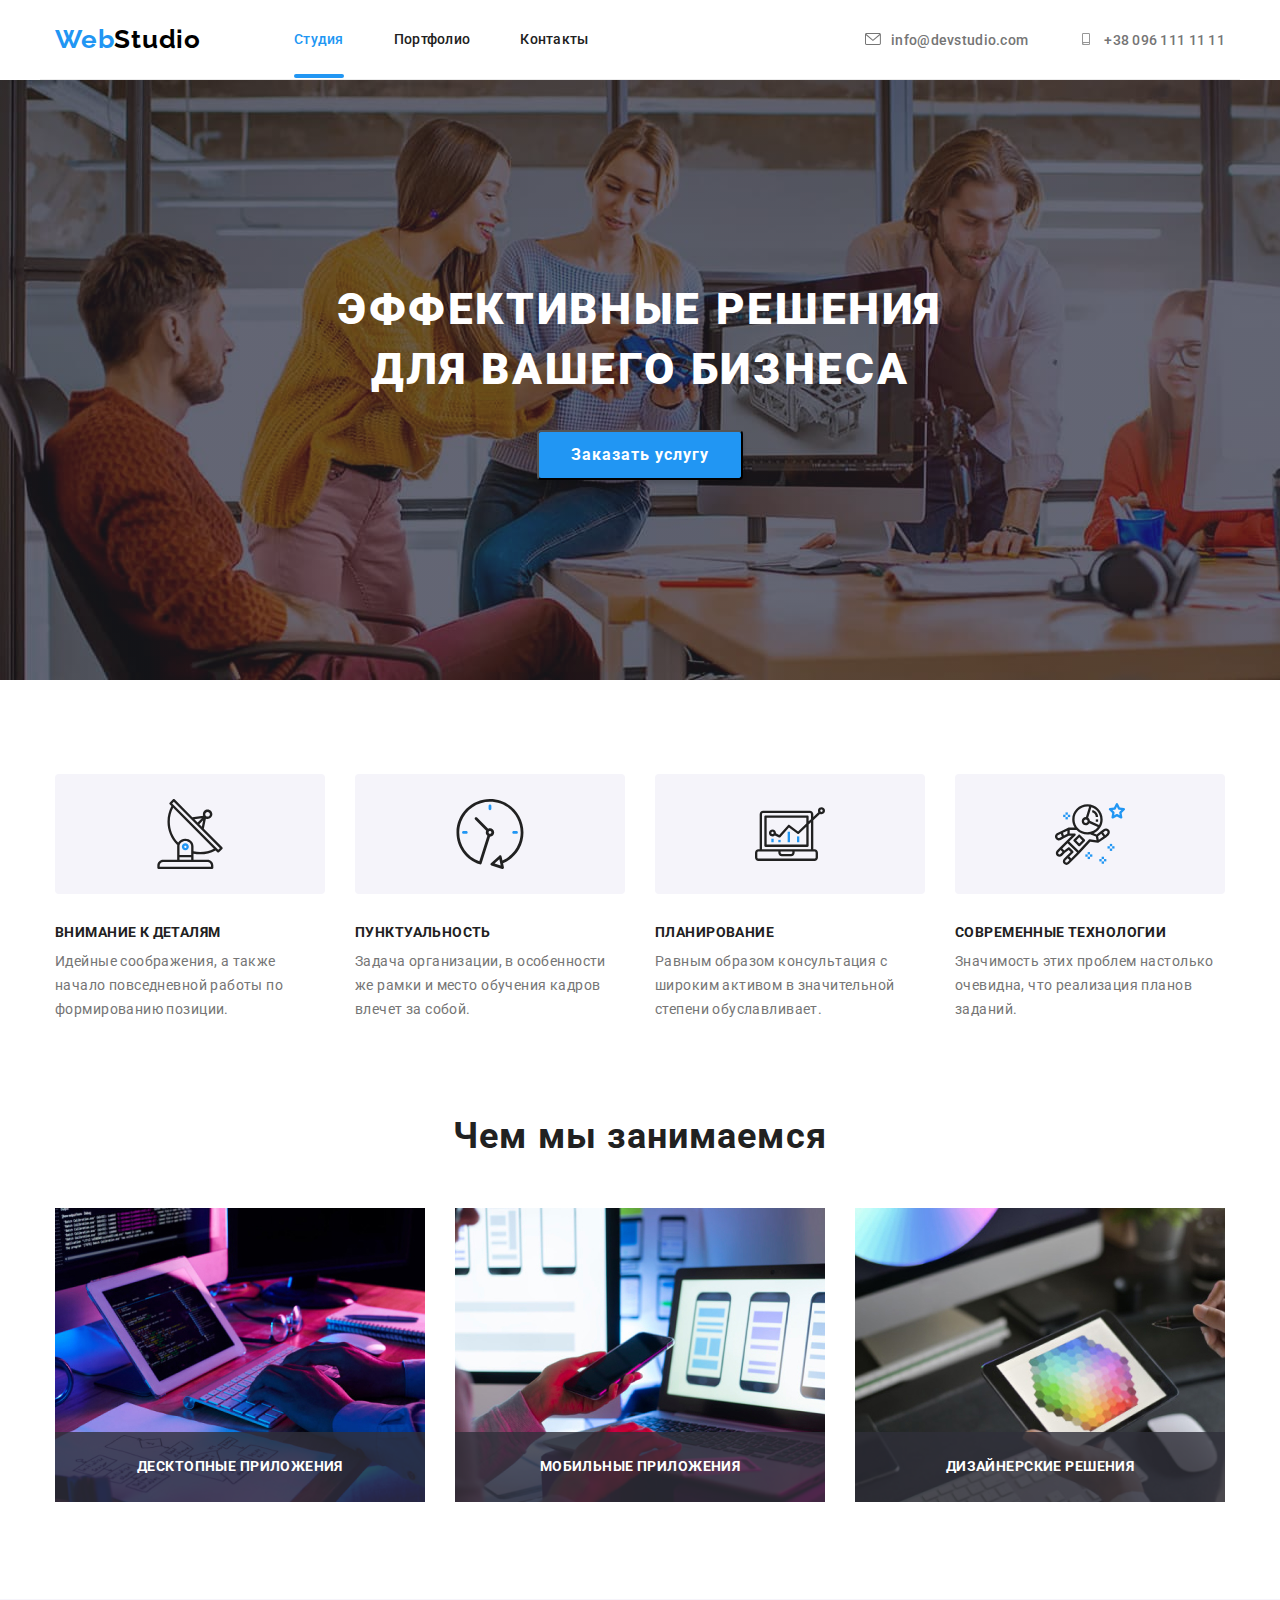
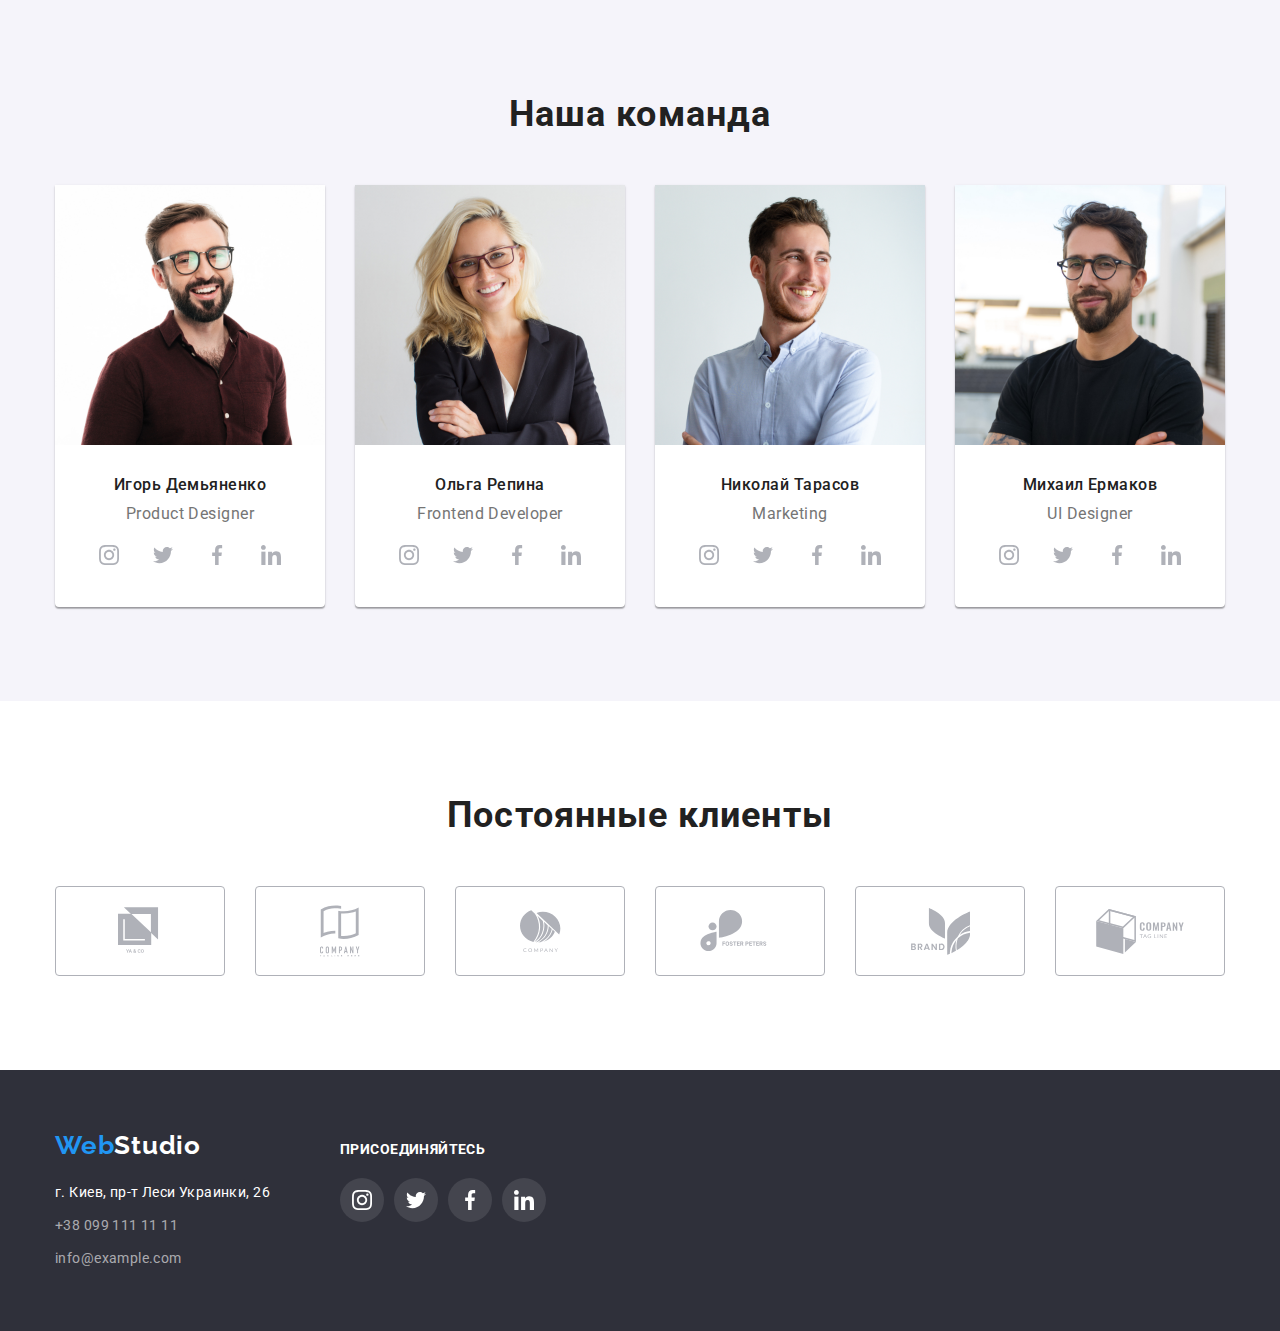
==== index.html @ 0859da3b "29" ====
<!DOCTYPE html>
<html lang="ru">

<head>
    <meta charset="UTF-8">
    <meta name="viewport" content="width=device-width, initial-scale=1.0">
    <title>Webstudio</title>
     <link rel="stylesheet" href="https://cdnjs.cloudflare.com/ajax/libs/modern-normalize/1.0.0/modern-normalize.min.css">
    <link rel="preconnect" href="https://fonts.gstatic.com">
    <link rel="stylesheet" href="https://fonts.googleapis.com/css2?family=Raleway:wght@700&family=Roboto:wght@400;500;700;900&display=swap">
    <link rel="stylesheet" href="./css/styles.css">
</head>

<body>
    <header class="header">
        <div class="container">
        <nav class="navigation">
            <a class="logo" href="index.html" aria-label="логотип сайта"><span class="logo-web">Web</span><span class="logo-studio">Studio</span></a>
            <ul class="navigation-list">
                <li class="navigation-list-item">
                    <a class="link is-current" href="./index.html">Студия</a>
                </li>
                <li class="navigation-list-item">
                    <a class="link" href="./portfolio.html">Портфолио</a>
                </li>
                <li class="navigation-list-item">
                    <a class="link" href="#">Контакты</a>
                </li>
            </ul>
        </nav>
            <ul class="contact-list">
                <li class="contact-list-item">
                    <a class="contact-header-mail" href="mailto:info@devstudio.com">
                   <svg class="icon-contacts" width="16" height="12">
                       <use href="./images/sprite.svg#icon-envelope"></use>
                   </svg> 
                    info@devstudio.com</a>
                </li>
                <li class="contact-list-item">
                    <a class="contact-header-tel" href="tel:+380961111111">
                    <svg class="icon-contacts" width="16" height="12">
                        <use href="./images/sprite.svg#icon-smartphone"></use>
                    </svg> 
                    +38 096 111 11 11</a>
                </li>
            </ul>
    </div>
    </header>
    <main>
        <div class="hero-list">
        <section class="hero">
            <h1 class="main-title">Эффективные решения для вашего бизнеса</h1>
            <button class="modal-btn" type="button" data-modal-open>Заказать услугу</button>
        </div>
        </section>
        <!--Особенности-->
        <section class="about">
            <div class="features container">
            <h2 class="visually-hidden">особенности нашей работы</h2>
            <ul class="features-list">
                <li class="features-list-item">
                    <div class="thumb">
                        <svg class="features-icon" width="70" height="70">
                            <use href="./images/sprite.svg#icon-antenna"></use>
                        </svg>
                    </div>
                    <h3 class="features-title">Внимание к деталям</h3>
                    <p class="features-description">Идейные соображения, а также начало повседневной работы по
                        формированию позиции.</p>
                </li>
                <li class="features-list-item">
                    <div class="thumb">
                        <svg class="features-icon" width="70" height="70">
                            <use href="./images/sprite.svg#icon-clock"></use>
                        </svg>
                    </div>
                    <h3 class="features-title">Пунктуальность</h3>
                    <p class="features-description">Задача организации, в особенности же рамки и место обучения кадров
                        влечет за собой.</p>
                </li>
                <li class="features-list-item">
                    <div class="thumb">
                        <svg class="features-icon" width="70" height="70">
                            <use href="./images/sprite.svg#icon-diagram"></use>
                        </svg>
                    </div>
                    <h3 class="features-title">Планирование</h3>
                    <p class="features-description">Равным образом консультация с широким активом в значительной степени
                        обуславливает.</p>
                </li>
                <li class="features-list-item">
                    <div class="thumb">
                        <svg class="features-icon" width="70" height="70">
                            <use href="./images/sprite.svg#icon-astronaut"></use>
                        </svg>
                    </div>
                    <h3 class="features-title">Современные технологии</h3>
                <p class="features-description">Значимость этих проблем настолько очевидна, что реализация планов заданий.</p>
                </li>
            </ul>
        </div>
        </section>
        <section class="our-task">
            <div class="task container">
            <h2 class="task-title">Чем мы занимаемся</h2>
            <ul class="task-item">
                <li class="task-item-list"><img class="task-image" src="./images/work1.jpg" alt="набирает текст на клавиатуре" width="370"
                        height="294">
                            <p class="undertitle">Десктопные приложения</p>
                        </li>
                <li class="task-item-list"><img class="task-image" src="./images/work2.jpg" alt="смотрит на изображение телефона на мониторе"
                        width="370" height="294">
                            <p class="undertitle">Мобильные приложения</p>
                        </li>
                <li class="task-item-list"><img class="task-image" src="./images/work3.jpg" alt="смотрит на палитру цветов на планшете"
                        width="370" height="294">
                        <p class="undertitle">Дизайнерские решения</p>
                    </li>
                </ul>        
        </div>
        </section>
        <section class="team-section">
            <div class="team container">
            <h2 class="team-title">Наша команда</h2>
            <ul class="team-item">
                <li class="team-item-list">
                    <img class="team-img" src="./images/designer.jpg" alt="Игорь Демьяненко" width="270" height="260">
                    <div class="team-wrapper">
                    <h3 class="team-name">Игорь Демьяненко</h3>
                    <p class="team-designation">Product Designer</p>
                    <ul class="social-list">
                        <li class="social-list-item">
                            <a class="social-list-link" href="">
                                <svg class="social-list-icon" width="20" height="20">
                                    <use href="./images/sprite.svg#icon-instagram"></use>
                                </svg>
                            </a>
                        </li>
                        <li class="social-list-item">
                            <a class="social-list-link" href="">
                                <svg class="social-list-icon" width="20" height="20">
                                    <use href="./images/sprite.svg#icon-twitter"></use>
                                </svg>
                            </a>
                        </li>
                        <li class="social-list-item">
                            <a class="social-list-link" href="">
                                <svg class="social-list-icon" width="20" height="20">
                                    <use href="./images/sprite.svg#icon-facebook"></use>
                                </svg>
                            </a>
                        </li>
                        <li class="social-list-item">
                            <a class="social-list-link" href="">
                                <svg class="social-list-icon" width="20" height="20">
                                    <use href="./images/sprite.svg#icon-linkedin"></use>
                                </svg>
                            </a>
                        </li>
                    </ul>
                </div>
                </li>
                <li class="team-item-list">
                    <img class="team-img" src="./images/developer.jpg" alt="Ольга Репина" width="270" height="260">
                    <div class="team-wrapper">
                    <h3 class="team-name">Ольга Репина</h3>
                    <p class="team-designation">Frontend Developer</p>
                    <ul class="social-list">
                        <li class="social-list-item">
                            <a class="social-list-link" href="">
                                <svg class="social-list-icon" width="20" height="20">
                                    <use href="./images/sprite.svg#icon-instagram"></use>
                                </svg>
                            </a>
                        </li>
                        <li class="social-list-item">
                            <a class="social-list-link" href="">
                                <svg class="social-list-icon" width="20" height="20">
                                    <use href="./images/sprite.svg#icon-twitter"></use>
                                </svg>
                            </a>
                        </li>
                        <li class="social-list-item">
                            <a class="social-list-link" href="">
                                <svg class="social-list-icon" width="20" height="20">
                                    <use href="./images/sprite.svg#icon-facebook"></use>
                                </svg>
                            </a>
                        </li>
                        <li class="social-list-item">
                            <a class="social-list-link" href="">
                                <svg class="social-list-icon" width="20" height="20">
                                    <use href="./images/sprite.svg#icon-linkedin"></use>
                                </svg>
                            </a>
                        </li>
                    </ul>
                </div>
                </li>
                <li class="team-item-list">
                    <img class="team-img" src="./images/marketing.jpg" alt="Николай Тарасов" width="270" height="260">
                    <div class="team-wrapper">
                    <h3 class="team-name">Николай Тарасов</h3>
                    <p class="team-designation">Marketing</p>
                    <ul class="social-list">
                        <li class="social-list-item"> 
                            <a class="social-list-link" href="">
                                <svg class="social-list-icon" width="20" height="20">
                                    <use href="./images/sprite.svg#icon-instagram"></use>
                                </svg>
                            </a>
                        </li>
                        <li class="social-list-item">
                            <a class="social-list-link" href="">
                                <svg class="social-list-icon" width="20" height="20">
                                    <use href="./images/sprite.svg#icon-twitter"></use>
                                </svg>
                            </a>
                        </li>
                        <li class="social-list-item">
                            <a class="social-list-link" href="">
                                <svg class="social-list-icon" width="20" height="20">
                                    <use href="./images/sprite.svg#icon-facebook"></use>
                                </svg>
                            </a>
                        </li>
                        <li class="social-list-item">
                            <a class="social-list-link" href="">
                                <svg class="social-list-icon" width="20" height="20">
                                    <use href="./images/sprite.svg#icon-linkedin"></use>
                                </svg>
                            </a>
                        </li>
                    </ul>
                </div>
                </li>
                <li class="team-item-list">
                    <img src="./images/udesigner.jpg" alt="Михаил Ермаков" width="270" height="260">
                    <div class="team-wrapper">
                    <h3 class="team-name">Михаил Ермаков</h3>
                    <p class="team-designation">UI Designer</p>
                    <ul class="social-list">
                        <li class="social-list-item">
                            <a class="social-list-link" href="">
                                <svg class="social-list-icon" width="20" height="20">
                                    <use href="./images/sprite.svg#icon-instagram"></use>
                                </svg>
                            </a>
                        </li>
                        <li class="social-list-item">
                            <a class="social-list-link" href="">
                                <svg class="social-list-icon" width="20" height="20">
                                    <use href="./images/sprite.svg#icon-twitter"></use>
                                </svg>
                            </a>
                        </li>
                        <li class="social-list-item">
                            <a class="social-list-link" href="">
                                <svg class="social-list-icon" width="20" height="20">
                                    <use href="./images/sprite.svg#icon-facebook"></use>
                                </svg>
                            </a>
                        </li>
                        <li class="social-list-item">
                            <a class="social-list-link" href="">
                                <svg class="social-list-icon" width="20" height="20">
                                    <use href="./images/sprite.svg#icon-linkedin"></use>
                                </svg>
                            </a>
                        </li>
                    </ul>
                </div>
                </li>
            </ul>
        
        </div>
        </section>

        <section class="our-customer">
            <div class="container">
                <h2 class="our-customer-title">Постоянные клиенты</h2>
                <ul class="customer-list">
                    <li class="customer-list-item">
                        <a class="customer-list-link" href="">
                            <svg class="customer-list-icon" width="44.27" height="49.23">
                                <use href="./images/sprite.svg#icon-logo-1">
                                </use></svg></a></li>
                    <li class="customer-list-item">
                        <a class="customer-list-link" href="">
                            <svg class="customer-list-icon" width="40" height="52">
                                <use href="./images/sprite.svg#icon-logo-2">
                                </use></svg></a></li>
                    <li class="customer-list-item">
                        <a class="customer-list-link" href="">
                            <svg class="customer-list-icon" width="41" height="42.6">
                                <use href="./images/sprite.svg#icon-logo-3">
                                </use></svg></a></li>
                    <li class="customer-list-item">
                        <a class="customer-list-link" href="">
                            <svg class="customer-list-icon" width="79.66" height="42.02">
                                <use href="./images/sprite.svg#icon-logo-4">
                                </use></svg></a></li>
                    <li class="customer-list-item">
                        <a class="customer-list-link" href="">
                            <svg class="customer-list-icon" width="59" height="47">
                                <use href="./images/sprite.svg#icon-logo-5">
                                </use></svg></a></li>
                    <li class="customer-list-item">
                        <a class="customer-list-link" href="">
                            <svg class="customer-list-icon" width="88.48" height="45.44">
                                <use href="./images/sprite.svg#icon-logo-6">
                                </use></svg></a></li>
                </ul>
            </div>
        </section>
    </main>
    <footer class="footer">
        <div class="container">
            <div class="adress-data">
        <a class="logo" href="index.html" aria-label="логотип сайта"><span class="logo-web">Web</span><span class="footer-logo-studio">Studio</span></a>
            <address class="contact">
            <ul class="footer-list">
                <li class="footer-list-item">
                    <a class="contact-footer-map" href="https://goo.gl/maps/qUGpPfvDJCCiq8hw5" target="_blank">г. Киев, пр-т Леси Украинки, 26</a>
                </li>
                <li class="footer-list-item">
                    <a class="contact-footer-tel" href="tel:+380991111111">+38 099 111 11 11</a>
                </li>
                <li class="footer-list-it">
                    <a class="contact-footer-mail" href="mailto:info@example.com">info@example.com</a>
                </li>
            </ul>
        </address>
    </div>
        <div class="social_links">
            <p class="social-links-title">Присоединяйтесь</p>
            <ul class="social__list">
                <li class="social-list__item">
                    <a class="social-list__link" href="">
                        <svg class="social-list__icon" width="20" height="20">
                            <use href="./images/sprite.svg#icon-instagram"></use>
                        </svg>
                    </a>
                </li>
                <li class="social-list__item">
                    <a class="social-list__link" href="">
                        <svg class="social-list__icon" width="20" height="20">
                            <use href="./images/sprite.svg#icon-twitter"></use>
                        </svg>
                    </a>
                </li>
                <li class="social-list__item">
                    <a class="social-list__link" href="">
                        <svg class="social-list__icon" width="20" height="20">
                            <use href="./images/sprite.svg#icon-facebook"></use>
                        </svg>
                    </a>
                </li>
                <li class="social-list__item">
                    <a class="social-list__link" href="">
                        <svg class="social-list__icon" width="20" height="20">
                            <use href="./images/sprite.svg#icon-linkedin"></use>
                        </svg>
                    </a>
                </li>
            </ul>
        </div>
    </div>
    </footer>
    <div class="backdrop is-hidden" data-modal>
        <div class="modal">
            <button type="button" class="close-btn" data-modal-close>
                <svg class="close-icon" width="18" height="20">
                    <use href="./images/sprite.svg#icon-close"></use>
                </svg>
            </button>
        </div>
    </div>
    <script src="./js/modal.js"></script>
</body>

</html>
---- css/styles.css ----
:root {
  --accent-color: #2196f3;
  --main-font:"Roboto", sans-serif;
}
 body {
  font-family: var(--main-font);
 }

 .contact {
  font-style: normal;
}

/* ===============specification===============*/
.visually-hidden{
  position: absolute;
  width: 1px;
  height: 1px;
  margin: -1px;
  border: 0;
  padding: 0;
  
  white-space: nowrap;
  clip-path: inset(100%);
  clip: rect(0 0 0 0);
  overflow: hidden;
}

a{
  text-decoration: none;
}
h1,
h2,
h3,
h4,
h5,
h6 {
  margin: 0;
}

ul {
  margin: 0;
  padding: 0;
  list-style: none;
}

p {
margin: 0;
}

img {
  display: block;
}
.container {
  width: 1200px;
  padding: 0 15px;
  margin: auto;
}
.section {
  padding: 94px 0px;
}
/* ===============end specification===============*/
/* =============== HEADER ===============*/
.logo {
font-family:'Raleway', sans-serif;
font-weight: 700;
font-size: 26px;
line-height: 1.192;
letter-spacing: 0.03em;
}
.logo-web {
color: var(--accent-color)
}
.logo-studio{
color: #000000;
}
.link,
.contact-header-tel,
.contact-header-mail {
  font-family: var(--main-font);
  font-weight: 500;
  font-size: 14px;
  line-height: 1.142;
  letter-spacing: 0.02em;
  color: #212121;

  transition: color 250ms cubic-bezier(0.4, 0, 0.2, 1);
}
.link:hover,
.link:focus {
  color: var(--accent-color)
}

.navigation-list .link.is-current {
  color: #2196f3;
}

.link {
  position: relative;
}
.is-current::after {
content: '';
width: 100%;
height: 4px;
background: var(--accent-color);
border-radius: 2px;
position: absolute;
bottom: -31px;
left: 0;
}

.contact-header-tel,
.contact-header-mail {
  color: #757575;
  display: flex;
  align-items: center;
}
.navigation {
  display: flex;
  align-items: center;
}
.navigation-list {
  display: flex;
}
.contact-list {
  display: flex;
}
.contact-list-item {
  display: flex;
  align-items: center;
  justify-content: center;
}
.contact-header-tel:hover,
.contact-header-tel:focus,
.contact-header-mail:hover,
.contact-header-mail:focus {
  color: var(--accent-color);
}
.contact-header-mail:focus .icon-contacts,
.contact-header-mail:hover .icon-contacts,
.contact-header-tel:hover .icon-contacts,
.contact-header-tel:focus .icon-contacts {
fill: var(--accent-color);
}
.header .logo {
  margin-right: 93px;
}
.navigation-list-item:not(:last-child),
.contact-list-item:not(:last-child) {
  margin-right: 50px;
}
.header .contact-list {
  margin-left: auto;
}

.header .container {
display: flex;
align-items: center;
justify-content: center;
padding-top: 24px;
padding-bottom: 24px;
border-bottom: 1px solid #ECECEC;
}
.icon-contacts {
  margin-right: 10px;
  fill: #757575;

  transition: fill 250ms cubic-bezier(0.4, 0, 0.2, 1);
}
/* =============== end header ==========*
/* =============== title ===============*/

.hero-list {
  padding-top: 200px;
  padding-bottom: 200px;
  display: flex;
  flex-direction: column;
  align-items: center;
  text-align: center;
  background-color: #2f303a;
  background-image: linear-gradient(
      rgba(47, 48, 58, 0.4),
      rgba(47, 48, 58, 0.4)
    ),
    url("../images/hero.jpg");
  background-repeat: no-repeat;
  background-size: cover;
}

.main-title {
  font-weight: 900;
  font-size: 44px;
  line-height: 1.3636;
  letter-spacing: 0.06em;
  text-transform: uppercase;
  margin-bottom: 30px;
  width: 696px;
  color: #FFFFFF;
  align-items: center;
  text-align: center;
}

.modal-btn {
 min-width: 200px;
 height: 50px;
 background: var(--accent-color);
 box-shadow: 0px 4px 4px rgba(0, 0, 0, 0.15);
 border-radius: 4px;
 font-weight: 700;
 font-size: 16px;
 line-height: 1.875;
 display: flex;
 text-align: center;
 align-items: center;
 letter-spacing: 0.06em;
 cursor: pointer;
 padding: 10px 32px;
 margin: auto;
 color:#FFFFFF;
}
/* =============== end title ===============*/

/* =============== Features ===============*/
.features {
  padding-top: 94px;
  padding-bottom: 94px;
}
.features-list {
  display: flex;
}
.features-item {
  margin-right: 30px;
}
.features-list-item:not(:last-child) {
  margin-right: 30px;
}

.features-title {
font-weight: 700;
font-size: 14px;
line-height: 1.142;
letter-spacing: 0.03em;
text-transform: uppercase;
color: #212121;
margin-bottom: 10px;
}

.features-description {
max-width: 270px;
font-weight: 400;
font-size: 14px;
line-height: 1.71;
letter-spacing: 0.03em;
color: #757575;
}
.thumb {
width:270px;
height:120px;
background: #F5F4FA;
border-radius: 4px;
margin-bottom: 30px;
display: flex;
justify-content: center;
align-items: center;
}
/* =============== end features ===============*/
/* =============== tasks ===============*/
.our-task{
  padding-bottom: 97px;
}
.task .container {
  margin-bottom: 50px;
}
.task-item {
  display: flex;
}

.task-item-list:not(:last-child) {
margin-right: 30px;
}

.task-title {
font-weight: 700;
font-size: 36px;
line-height: 1.166;
letter-spacing: 0.03em;
color: #212121;
text-align: center;
margin-bottom: 50px;
}

.task-item-list {
  position: relative;
}
.undertitle {
  font-family: var(--main-font);
  font-size: 14px;
  line-height: 1.14;
  font-weight: 700;
  letter-spacing: 0.03em;
  text-transform: uppercase;
  color: #FFFFFF;

  width: 370px;
  height: 70px;
  background-color:rgba(47, 48, 58, 0.8);
  position: absolute;
  bottom: 0;
  left: 0;
  display: flex;
  text-align: center;
  align-items: center;
  justify-content: center;
  }

/* =============== end tasks ===============*/
/* ===============team ===============*/

.team-section {
  background: #F5F4FA;
  padding-bottom: 94px;
  padding-top: 94px;
}
  
.team-item {
  display: flex;
}
.team-item-list:not(:last-child) {
  margin-right: 30px;
}
.team-item-list {
  background-color: #FFFFFF;
  box-shadow: 0px 1px 3px rgba(0, 0, 0, 0.12), 0px 1px 1px rgba(0, 0, 0, 0.14), 0px 2px 1px rgba(0, 0, 0, 0.2);
  border-radius: 0px 0px 4px 4px;
}
.team-name {  
font-weight: 500;
font-size: 16px;
line-height:1.187;
letter-spacing: 0.03em;
color: #212121;
text-align: center;
margin-bottom: 10px;
}

.team-designation{
font-weight: 400;
font-size: 16px;
line-height:1.187;
letter-spacing: 0.03em;
color: #757575;
text-align: center;
margin-bottom: 10px;
}
.team-title {
font-weight: 700;
font-size: 36px;
line-height: 42px;
text-align: center;
letter-spacing: 0.03em;
color: #212121;
margin-bottom: 50px;
}
.team-wrapper {
  padding: 30px 10px;
}

.social-list {
  display: flex;
  align-items: center;
  justify-content: center;
}
.social-list-item:not(:last-child){
  margin-right: 10px;
}
.social-list-link {
  display: flex;
  justify-content: center;
  align-items: center;
  width: 44px;
  height: 44px;
  border-radius: 50%;
  background-color: #fff;

  transition: background-color 250ms cubic-bezier(0.4, 0, 0.2, 1);
}

.social-list-link:hover,
.social-list-link:focus {
  background-color:var(--accent-color);
}


.social-list-link:hover .social-list-icon,
.social-list-link:focus .social-list-icon {
  fill: #FFFFFF;
}
.social-list-icon {
  fill: #AFB1B8;

  transition: fill 250ms cubic-bezier(0.4, 0, 0.2, 1);
}
/* =============== end team ===============*/
/* =============== our client ===============*/
.our-customer {
  background:#FFFFFF;
  padding-bottom: 94px;
  padding-top: 94px;
}
.customer-list {
  display: flex;
}
.customer-list-item:not(:last-child) {
  margin-right: 30px;
}
.our-customer-title {
font-family: var(--main-font);
font-weight: 700;
font-size: 36px;
line-height: 1.16;
text-align: center;
letter-spacing: 0.03em;
color: #212121;
margin-bottom: 50px;
}
.customer-list-link {
  display: flex;
  justify-content: center;
  align-items: center;
  width: 170px;
  height: 90px;
  border: 1px solid #AFB1B8;;
  box-sizing: border-box;
  border-radius: 4px;
  background-color: #FFFFFF;

  transition: border-color 250ms cubic-bezier(0.4, 0, 0.2, 1);
}

.customer-list-link:hover .customer-list-icon,
.customer-list-link:focus .customer-list-icon {
  fill: var(--accent-color);
}
.customer-list-link:hover,
.customer-list-link:focus {
border-color: var(--accent-color);
}
.customer-list-icon {
  fill: #AFB1B8;

  transition: fill 250ms cubic-bezier(0.4, 0, 0.2, 1);
}

/* =============== our client end ===============*/
/* ===============footer ===============*/
.footer {
  background-color: #2f303a;
  padding-top: 60px;
  padding-bottom: 60px;
  display: flex;
}

.footer .container{
  display: flex;
  align-items: baseline;
}
.contact {
  margin-top: 20px;
}

.footer-list-item {
  flex-direction: column;
  display: flex;
}
.contact-footer-map {
  font-weight: 400;
  font-size: 14px;
  line-height: 1.714;
  letter-spacing: 0.03em;
  color: white;
}

.contact-footer-tel,
.contact-footer-mail {
font-weight: 400;
font-size: 14px;
line-height: 1.714;
letter-spacing: 0.03em;
color: rgba(255, 255, 255, 0.6);
}
.contact-footer-tel {
  margin-top: 9px;
  margin-bottom: 9px;
}
.social-list__icon{
  fill: #FFFFFF;
}

.social_links {
  display: flex;
  flex-direction: column;
  margin-left: 70px;
}
.social__list{
  display: flex;
  align-items: center;
  justify-content: center;
  }

.social-list__link {
  display: flex;
  align-items: center;
  justify-content: center;
  width: 44px;
  height: 44px;
  border-radius: 50%;
  background-color:rgba(255, 255, 255, 0.1);
  margin-right: 10px;

  transition: background-color 250ms cubic-bezier(0.4, 0, 0.2, 1);
}
.social-list__link:focus,
.social-list__link:hover{
  background-color:var(--accent-color);
}

.social-links-title {
  font-family: var(--main-font);
  font-size: 14px;
  font-weight: 700;
  line-height: 1.14;
  letter-spacing: 0.03em;
  text-transform: uppercase;
  color: #FFFFFF;
  margin-bottom: 20px;
}

/* ===============end footer===============*/

/* ===============portfolio page ===============*/


.button-list {
  display: flex;
  margin-bottom: 50px;
  height: 38px;
  justify-content: center;
}

.button-list-item:not(:last-child) {
  margin-right: 8px;
}


.filtr-btn {
font-family: var(--main-font);
height: 38px;
background: #f5f4fa;
border: none;
padding: 6px 22px;
border-radius: 4px;
cursor: pointer;
font-weight: 500;
font-size: 16px;
line-height: 1.625;
text-align: center;
letter-spacing: 0.03em;

transition: background-color 250ms cubic-bezier(0.4, 0, 0.2, 1),
color 250ms cubic-bezier(0.4, 0, 0.2, 1),
box-shadow 250ms cubic-bezier(0.4, 0, 0.2, 1);
}

.filtr-btn:hover,
.filtr-btn:focus {
  background-color: var(--accent-color);
  color: #FFFFFF;
  box-shadow: 0px 3px 1px rgba(0, 0, 0, 0.1), 0px 1px 2px rgba(0, 0, 0, 0.08), 0px 2px 2px rgba(0, 0, 0, 0.12);
}

.portfolio-list {
  display: flex;
  flex-wrap: wrap;
  margin-right: -30px;
  margin-bottom: -30px;
}
.portfolio-list-item {
  width: 370px;
  height: 404px;
  margin-right: 30px;
  margin-bottom: 30px;
}

.portfolio-list-item:nth-child(3n) {
  margin-right: 0;
}

.portfolio-list-item:nth-last-child(-n + 3n) {
  margin-bottom: 0;
}
.portfolio-list-wrapper {
  padding: 20px 24px;
  background: #FFFFFF;
  border: 1px solid #eeeeee;
  
}

.portfolio-title {
font-weight: 700;
font-size: 18px;
line-height: 2;
letter-spacing: 0.06em;
color: #212121;
margin-bottom: 4px;
}

.portfolio-description {
font-weight: 400;
font-size: 16px;
line-height: 1.875;
letter-spacing: 0.03em;
color: #757575;
}
.footer-logo-studio {
color: #FFFFFF;
}
.portfolio-list-link {
  display: block;
  

  transition: box-shadow 250ms cubic-bezier(0.4, 0, 0.2, 1);
}
.portfolio-list-link:hover,
.portfolio-list-link:focus {
 box-shadow: 0px 4px 4px rgba(0, 0, 0, 0.25);
}
.overbox {
  position: relative;
  overflow: hidden;
}
.overlay-text {
display: block;
top: 0;
left: 0;
width: 100%;
height: 100%;
background-color: rgba(33, 150, 243, 0.9);
padding: 63px 24px;

font-family: var(--main-font);
font-weight: 400;
font-size: 18px;
line-height: 1.6;
letter-spacing: 0.03em;
color: #FFFFFF;

position: absolute;
transform: translateY(100%);
transition: transform 250ms cubic-bezier(0.4, 0, 0.2, 1);
}
.portfolio-list-link:hover .overlay-text,
.portfolio-list-link:focus .overlay-text {
  transform: translateY(0);
}


/* ===============end portfolio page ===============*/

/* ===============backdrop ===============*/


.backdrop {
  position: fixed;
  left: 0;
  top: 0;
  width: 100%;
  height: 100%;
  background-color: rgba(0, 0, 0, 0.2);

  transition: transform 250ms cubic-bezier(0.4, 0, 0.2, 1);
}

.backdrop.is-hidden .modal {
  transform: translate(-50%, -50%) scale(0);
}

.modal {
  position: absolute;
  top: 50%;
  left: 50%;
  transform: translate(-50%, -50%) scale(1);
  width: 528px;
  min-height: 581px;
  background-color: #fff;

  transition: transform 250ms cubic-bezier(0.4, 0, 0.2, 1);
}

.close-btn {
  position: absolute;
  top: 8px;
  right: 8px;
  width: 30px;
  height: 30px;
  background-color: #fff;
  border: 1px solid rgba(0, 0, 0, 0.1);
  border-radius: 50%;
  cursor: pointer;
  display: flex;
  align-items: center;
  justify-content: center;

}

.is-hidden {
  opacity: 0;
  visibility: hidden;
  pointer-events: none;
}
/* ===============backdrop end ===============*/
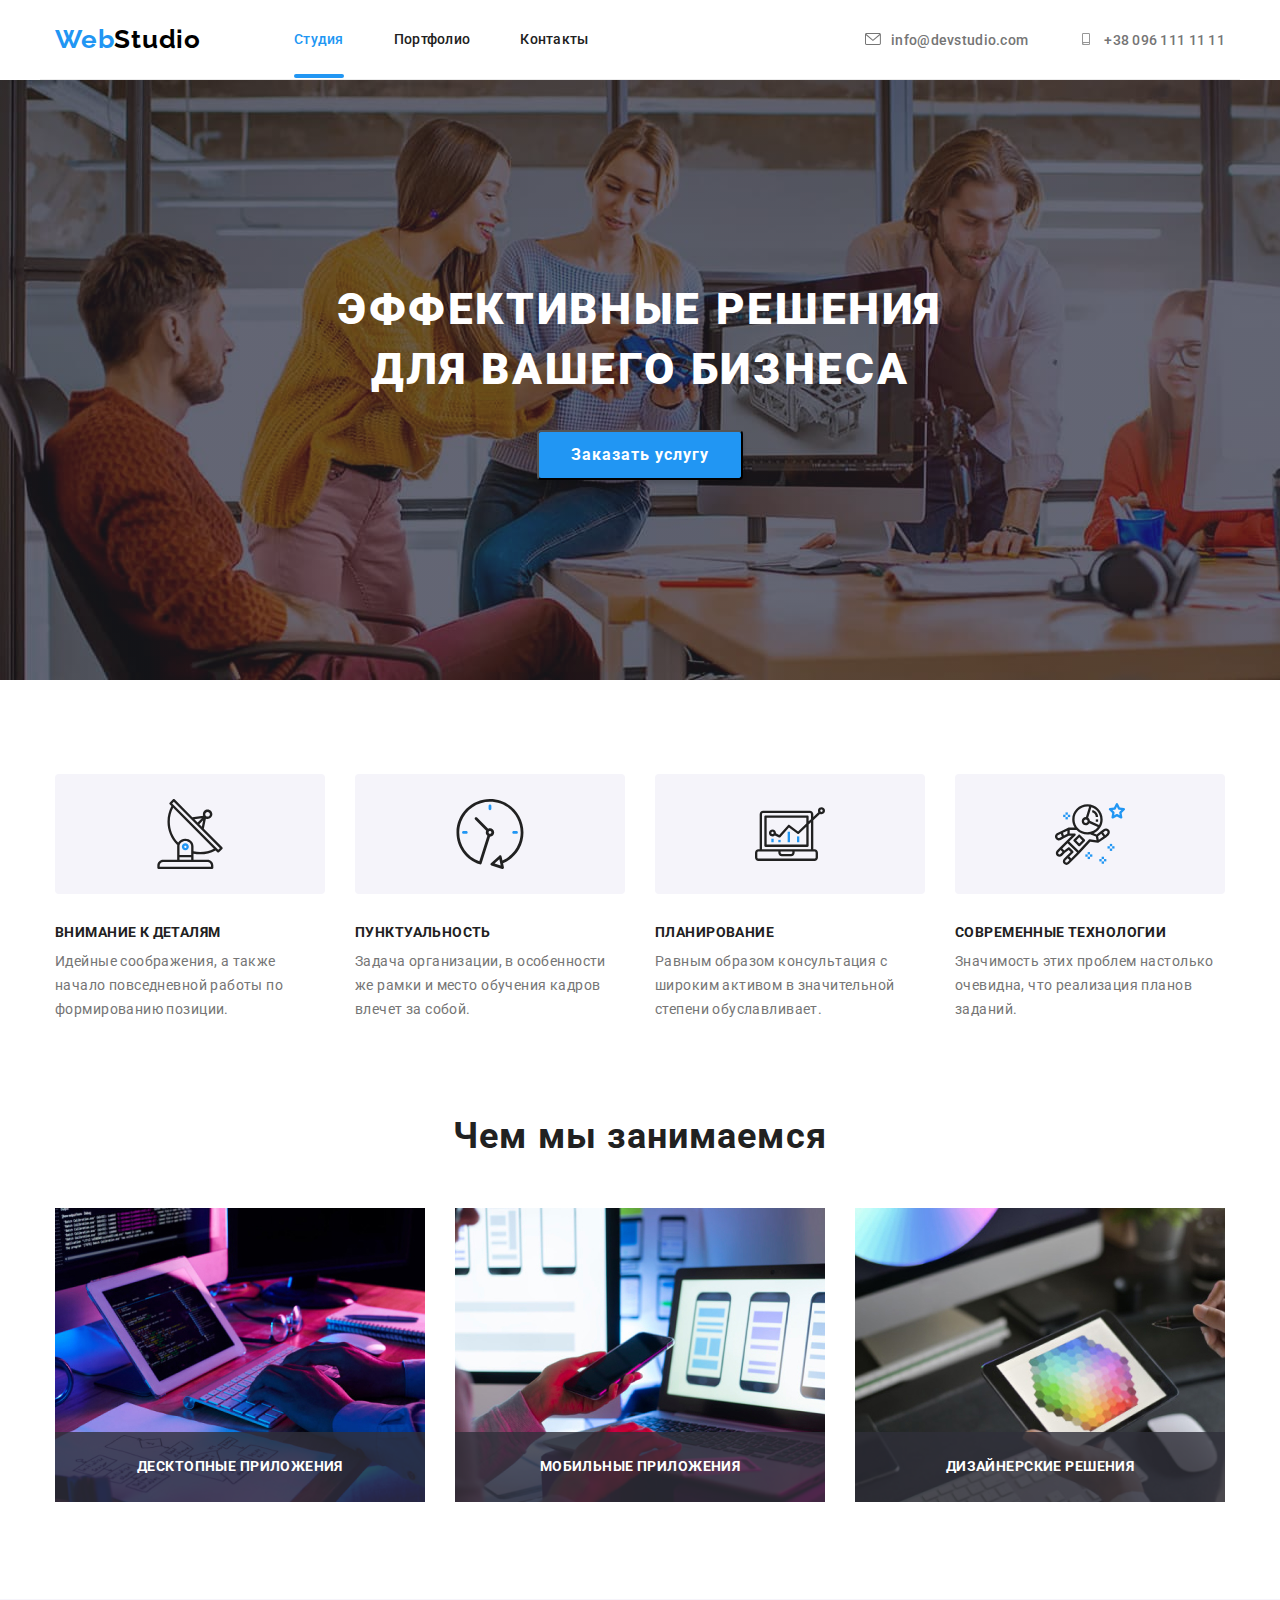
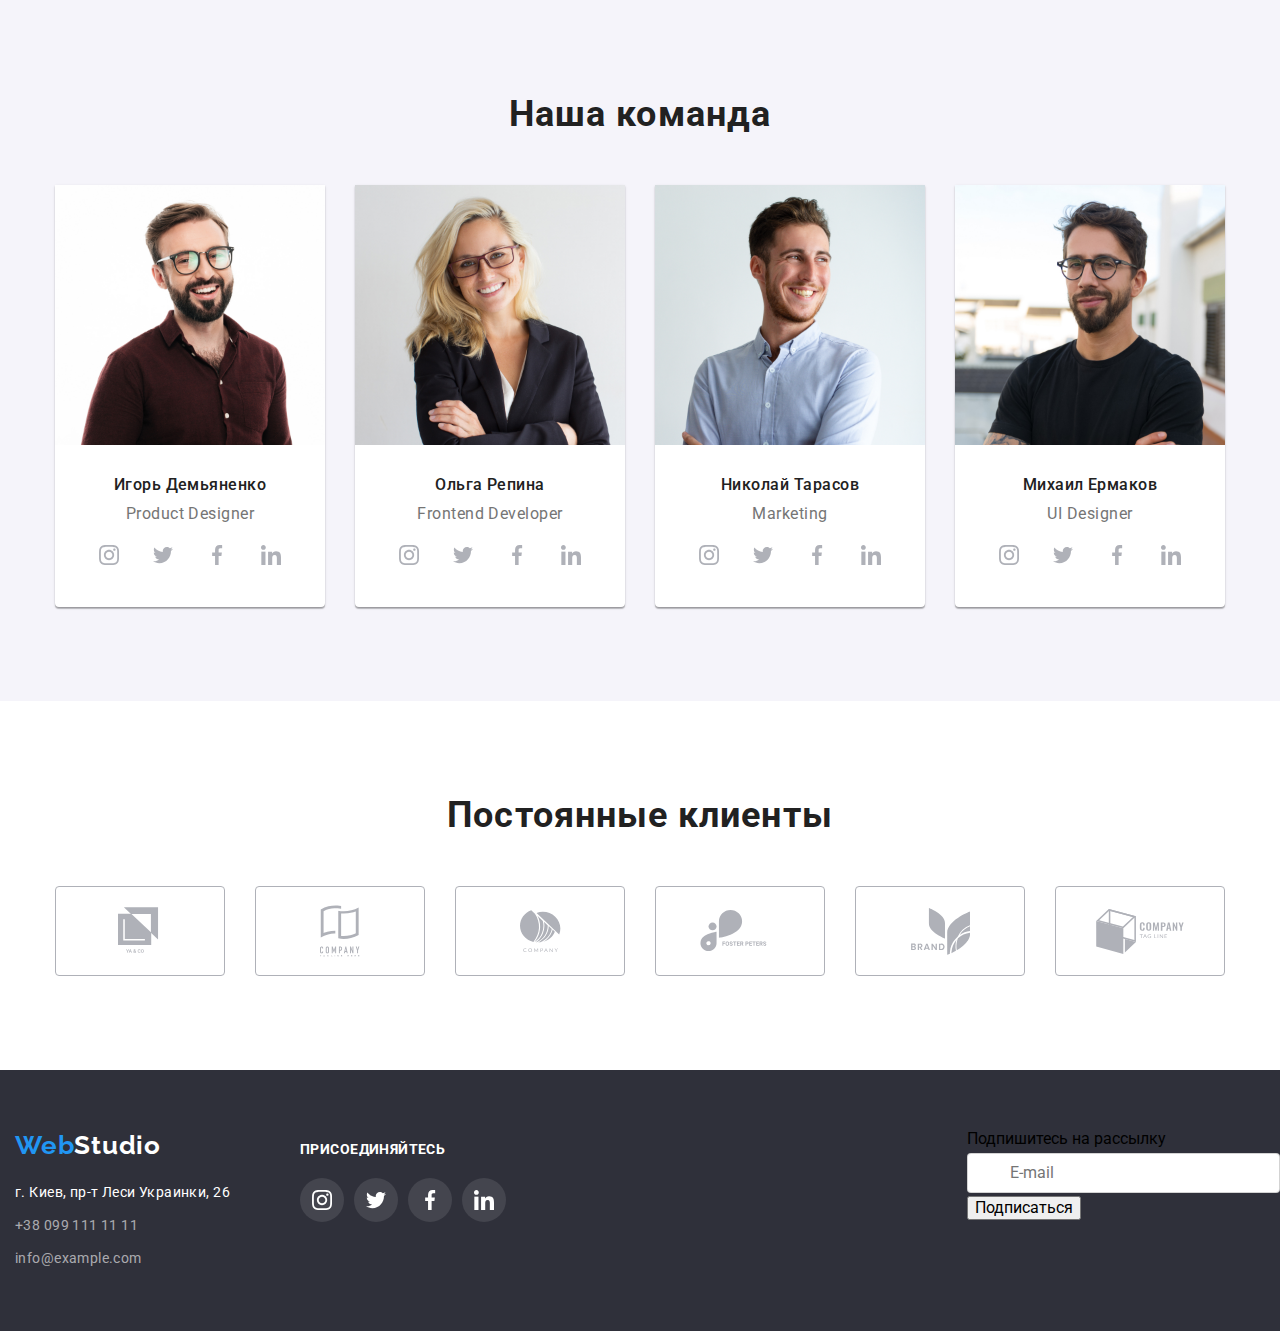
==== commit 18c8bab2: "30" ====
--- a/index.html
+++ b/index.html
@@ -366,6 +366,17 @@
             </ul>
         </div>
     </div>
+    <form class="mailing-form">
+    <div class="mailing-box">
+        <p class="mailing-title">Подпишитесь на рассылку</p>
+            <label for="mail" class="form-label"></label>
+            <input type="email" class="form-input" name="mail" id="mail" placeholder="E-mail">
+            <button class="mailing-btn" type="submit">Подписаться</button>
+            <svg class="mailing-icon" width="20" height="20">
+                <use href="./images/sprite.svg#icon-"></use>
+            </svg>
+        </form>
+    </div> 
     </footer>
     <div class="backdrop is-hidden" data-modal>
         <div class="modal">
@@ -374,6 +385,37 @@
                     <use href="./images/sprite.svg#icon-close"></use>
                 </svg>
             </button>
+            <form action="#" class="modal-form">
+                <p class="form-title">Оставьте свои данные, мы вам перезвоним</p>
+                    <label class="form-label">Имя
+                    <span class="form-input">
+                        <input type="text" name="user-name" class="form-input">
+                        <svg class="icon-person" width="18" height="18">
+                            <use href="./images/sprite.svg#icon-person"></use>
+                        </svg>
+                    </span>
+                </label>
+                    <label class="form-label">Телефон
+                    <input type="text" class="form-input" name="user-phone">
+                    <svg class="form-icon" width="20" height="20">
+                        <use href="./images/sprite.svg#"></use>
+                    </svg>
+                </label>
+                    <label class="form-label">Почта
+                    <input type="email" class="form-input" name="user-mail">
+                    <svg class="form-icon" width="20" height="20">
+                        <use href="./images/sprite.svg#"></use>
+                    </svg>
+                </label>
+                    <label class="form-label">Комментарий
+                    <textarea  class="modal-form-message"name="comment" placeholder="Введите текст"></textarea>
+                </label>
+                <label for="policy" class="form-label">Соглашаюсь с рассылкой и принимаю <a href="#">
+                    Условия договора </a>
+                    <input type="checkbox" value="accept-policy" name="policy">
+                </label>
+                <button type="submit" class="send-btn">Отправить</button>
+            </form>
         </div>
     </div>
     <script src="./js/modal.js"></script>
--- a/css/styles.css
+++ b/css/styles.css
@@ -9,7 +9,9 @@
  .contact {
   font-style: normal;
 }
-
+textarea {
+  resize: none;
+}
 /* ===============specification===============*/
 .visually-hidden{
   position: absolute;
@@ -691,6 +693,7 @@
   width: 528px;
   min-height: 581px;
   background-color: #fff;
+  padding: 40px;
 
   transition: transform 250ms cubic-bezier(0.4, 0, 0.2, 1);
 }
@@ -716,4 +719,47 @@
   visibility: hidden;
   pointer-events: none;
 }
-/* ===============backdrop end ===============*/+/* ===============backdrop end ===============*/
+/* ===============form ===============*/
+.modal-form {
+  display: flex;
+  flex-direction: column;
+}
+.form-input {
+  width: 100%;
+  height: 40px;
+padding-left: 42px;
+margin-top: 4px;
+border: 1px solid rgba(33, 33, 33, 0.2);
+border-radius: 4px;
+}
+.form-title {
+font-family: var(--main-font);
+font-weight: 700;
+font-size: 20px;
+line-height: 1.15;
+text-align: center;
+letter-spacing: 0.03em;
+}
+.send-btn {
+ min-width: 200px;
+ height: 50px;
+ background: var(--accent-color);
+ box-shadow: 0px 4px 4px rgba(0, 0, 0, 0.15);
+border-radius: 4px;
+ color: #FFFFFF;
+ font-family: var(--main-font);
+font-weight: 700;
+font-size: 16px;
+line-height: 1.15;
+letter-spacing: 0.06em;
+}
+.form-label {
+  position: relative;
+}
+.icon-person {
+  position: absolute;
+  top: 0;
+  left: 0;
+}
+/* ===============form end ===============*/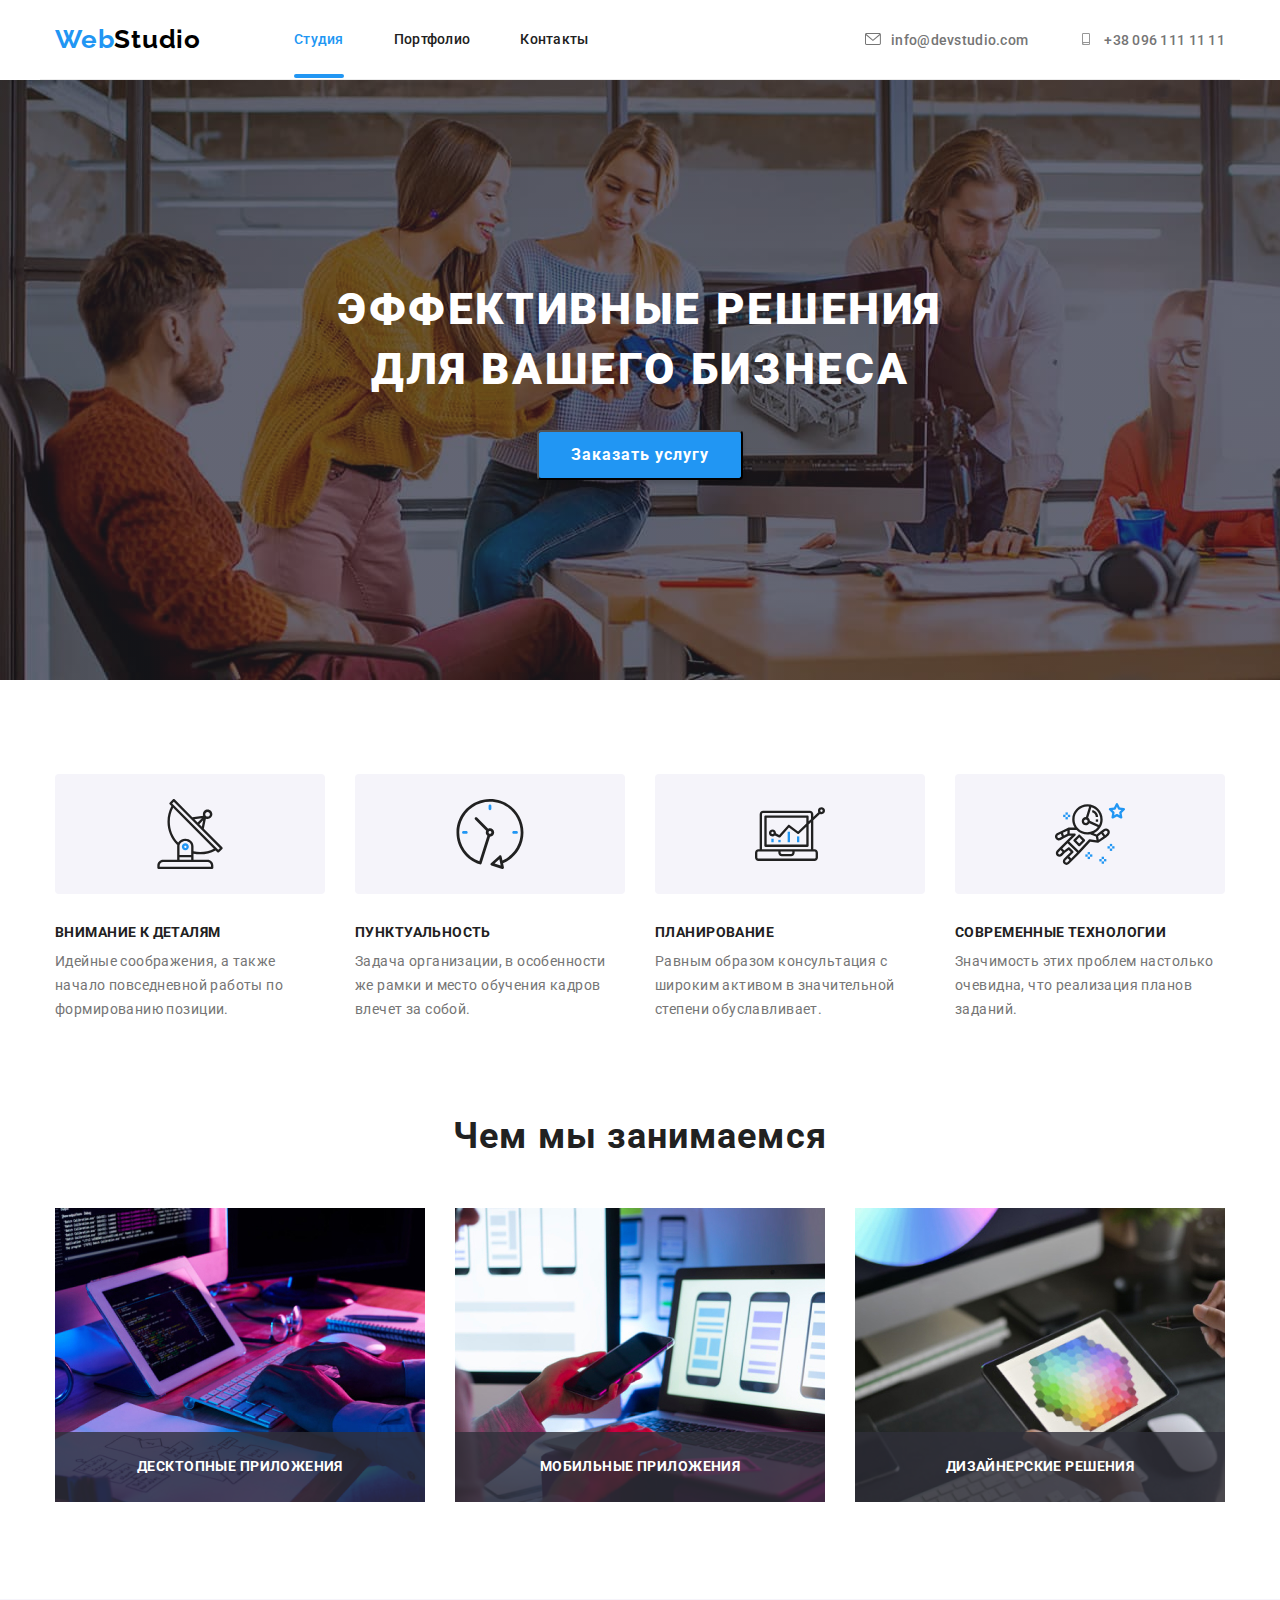
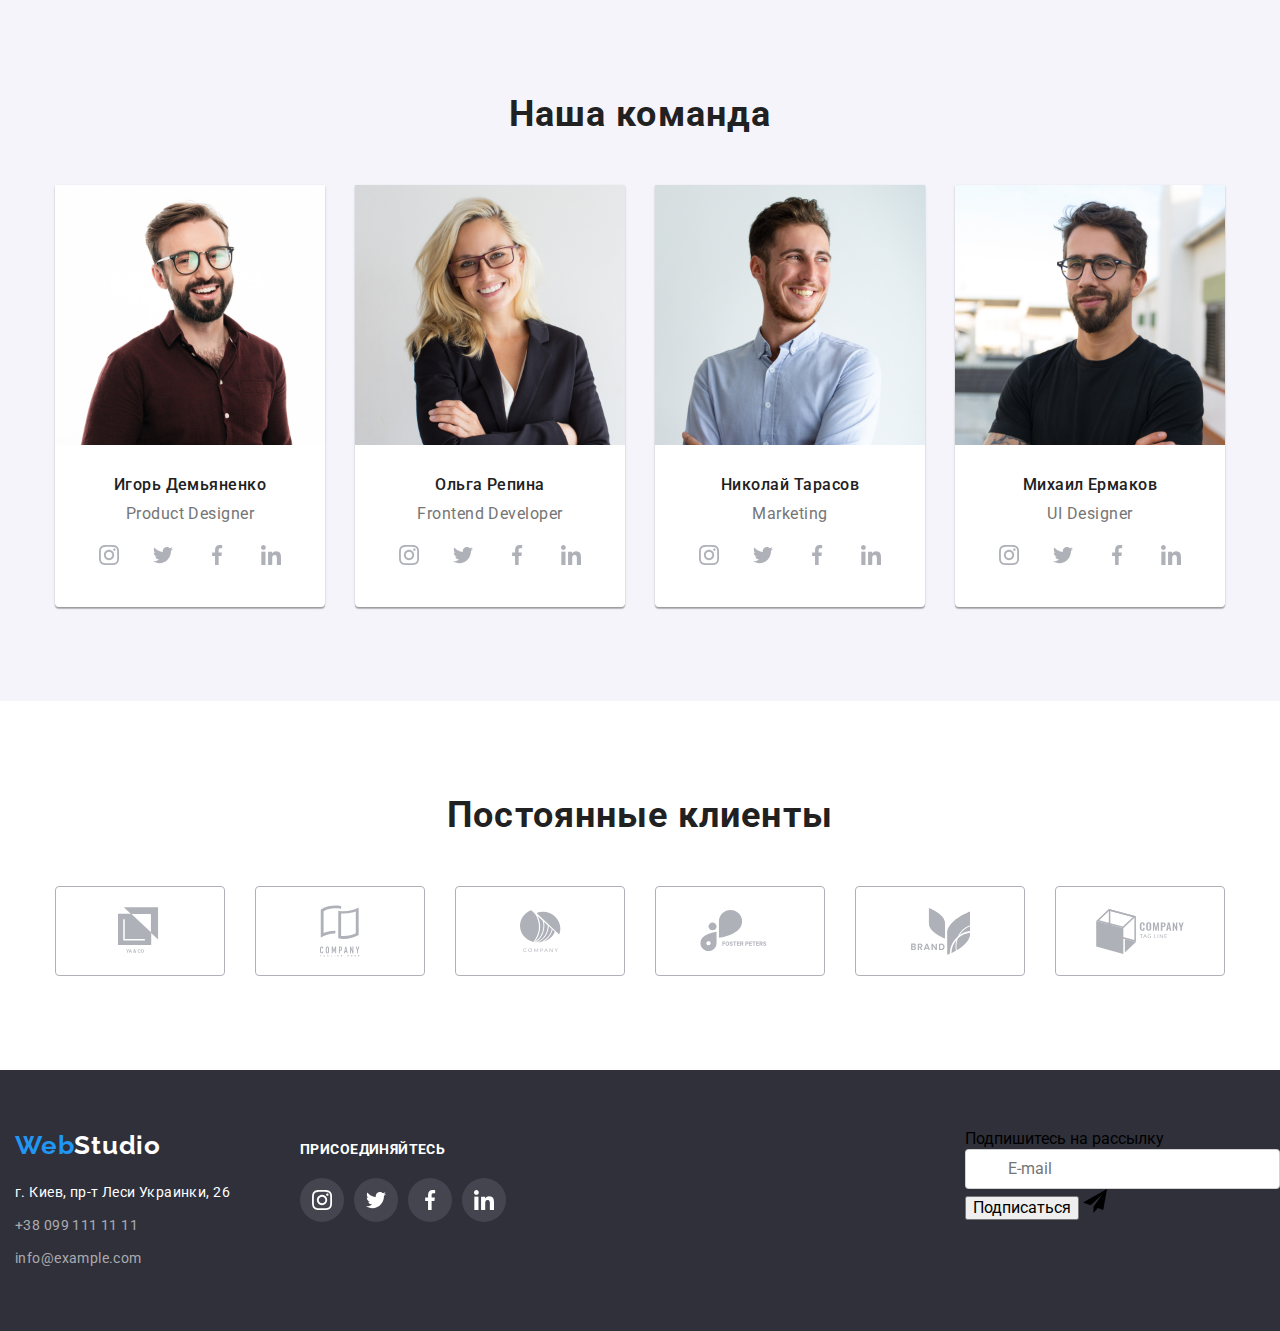
==== commit 44fe3ac5: "30" ====
--- a/index.html
+++ b/index.html
@@ -372,8 +372,8 @@
             <label for="mail" class="form-label"></label>
             <input type="email" class="form-input" name="mail" id="mail" placeholder="E-mail">
             <button class="mailing-btn" type="submit">Подписаться</button>
-            <svg class="mailing-icon" width="20" height="20">
-                <use href="./images/sprite.svg#icon-"></use>
+            <svg class="mailing-icon" width="24" height="24">
+                <use href="./images/sprite.svg#icon-send"></use>
             </svg>
         </form>
     </div> 
@@ -388,32 +388,35 @@
             <form action="#" class="modal-form">
                 <p class="form-title">Оставьте свои данные, мы вам перезвоним</p>
                     <label class="form-label">Имя
-                    <span class="form-input">
+                        <span class="form-wrapper">
                         <input type="text" name="user-name" class="form-input">
-                        <svg class="icon-person" width="18" height="18">
+                        <svg class="form-icon" width="18" height="18">
                             <use href="./images/sprite.svg#icon-person"></use>
                         </svg>
                     </span>
                 </label>
                     <label class="form-label">Телефон
+                        <span class="form-wrapper">
                     <input type="text" class="form-input" name="user-phone">
-                    <svg class="form-icon" width="20" height="20">
-                        <use href="./images/sprite.svg#"></use>
+                    <svg class="form-icon" width="18" height="18">
+                        <use href="./images/sprite.svg#icon-phone"></use>
                     </svg>
+                </span>
                 </label>
                     <label class="form-label">Почта
+                        <span class="form-wrapper">
                     <input type="email" class="form-input" name="user-mail">
-                    <svg class="form-icon" width="20" height="20">
-                        <use href="./images/sprite.svg#"></use>
+                    <svg class="form-icon" width="18" height="18">
+                        <use href="./images/sprite.svg#icon-email"></use>
                     </svg>
+                </span>
                 </label>
                     <label class="form-label">Комментарий
                     <textarea  class="modal-form-message"name="comment" placeholder="Введите текст"></textarea>
                 </label>
-                <label for="policy" class="form-label">Соглашаюсь с рассылкой и принимаю <a href="#">
-                    Условия договора </a>
-                    <input type="checkbox" value="accept-policy" name="policy">
-                </label>
+                <input id="user-policy" type="checkbox" name="user_policy" value="accept-policy" class="policy-form-inp visually-hidden">
+            <label for="user-policy" class="policy-form-text">Соглашаюсь с рассылкой и принимаю &nbsp; <a class="policy-link" href="/"> Условия договора</a>
+                    </label>
                 <button type="submit" class="send-btn">Отправить</button>
             </form>
         </div>
--- a/css/styles.css
+++ b/css/styles.css
@@ -9,9 +9,7 @@
  .contact {
   font-style: normal;
 }
-textarea {
-  resize: none;
-}
+
 /* ===============specification===============*/
 .visually-hidden{
   position: absolute;
@@ -726,12 +724,20 @@
   flex-direction: column;
 }
 .form-input {
-  width: 100%;
-  height: 40px;
+width: 100%;
+height: 40px;
 padding-left: 42px;
-margin-top: 4px;
 border: 1px solid rgba(33, 33, 33, 0.2);
 border-radius: 4px;
+
+transition: border-color 250ms cubic-bezier(0.4, 0, 0.2, 1);
+}
+.form-input:focus {
+  outline: none;
+  border-color: var(--accent-color);
+}
+.form-input:focus + .form-icon {
+  fill: var(--accent-color);
 }
 .form-title {
 font-family: var(--main-font);
@@ -740,26 +746,99 @@
 line-height: 1.15;
 text-align: center;
 letter-spacing: 0.03em;
+margin-bottom: 12px;
 }
 .send-btn {
- min-width: 200px;
- height: 50px;
- background: var(--accent-color);
- box-shadow: 0px 4px 4px rgba(0, 0, 0, 0.15);
+width: 200px;
+height: 50px;
+background: var(--accent-color);
+box-shadow: 0px 4px 4px rgba(0, 0, 0, 0.15);
 border-radius: 4px;
- color: #FFFFFF;
- font-family: var(--main-font);
+color: #FFFFFF;
+font-family: var(--main-font);
 font-weight: 700;
 font-size: 16px;
 line-height: 1.15;
 letter-spacing: 0.06em;
+margin: 0 auto;
+
+transition: all 250ms cubic-bezier(0.4, 0, 0.2, 1);
 }
 .form-label {
+font-family: var(--main-font);
+font-weight: 400;
+font-size: 12px;
+line-height: 1.16;
+letter-spacing: 0.01em;
+color: #757575;
+margin-bottom: 10px;
+}
+.form-icon {
+  position: absolute;
+  top: 50%;
+  left: 12px;
+  
+  transform: translateY(-50%);
+  transition: fill 250ms cubic-bezier(0.4, 0, 0.2, 1);
+}
+.form-wrapper {
   position: relative;
-}
-.icon-person {
-  position: absolute;
-  top: 0;
-  left: 0;
-}
+  display: block;
+  margin-top: 4px;
+}
+.modal-form-message {
+  width: 100%;
+  height: 120px;
+  border: 1px solid rgba(33, 33, 33, 0.2);
+  border-radius: 4px;
+  margin-top: 4px;
+  padding: 12px 16px;
+  resize: none;
+  font-family: var(--main-font);
+  font-weight: 400;
+  font-size: 14px;
+  line-height: 1.14;
+  letter-spacing: 0.01em;
+}
+.modal-form-message::placeholder {
+  color: rgba(117, 117, 117, 0.5);
+}
+.modal-form-message:focus {
+  outline: none;
+  border-color: var(--accent-color);
+
+  transition: border-color 250ms cubic-bezier(0.4, 0, 0.2, 1);
+}
+.policy-form-text::before {
+  content: '';
+  display:inline-block;
+  width: 16px;
+  height: 15px;
+  border: 2px solid #000;
+  border-radius: 2px;
+  margin-right: 8px;
+}
+.policy-form-inp:checked + .policy-form-text::before {
+  background-color: var(--accent-color);
+  border-color: var(--accent-color);
+  background-image:url("../sprite/check.svg");
+}
+.policy-link {
+  color: #2196F3;
+  text-decoration: underline;
+  text-decoration-color: #2196F3;
+  text-decoration-skip-ink:none;
+}
+.policy-form-text {
+  display: flex;
+  text-align: center;
+  align-items: center;
+  font-weight: 400;
+  font-size: 14px;
+  line-height: 1.71;
+  letter-spacing: 0.03em;
+  margin-bottom: 30px;
+  margin-top: 20px;
+  color: #757575;
+  }
 /* ===============form end ===============*/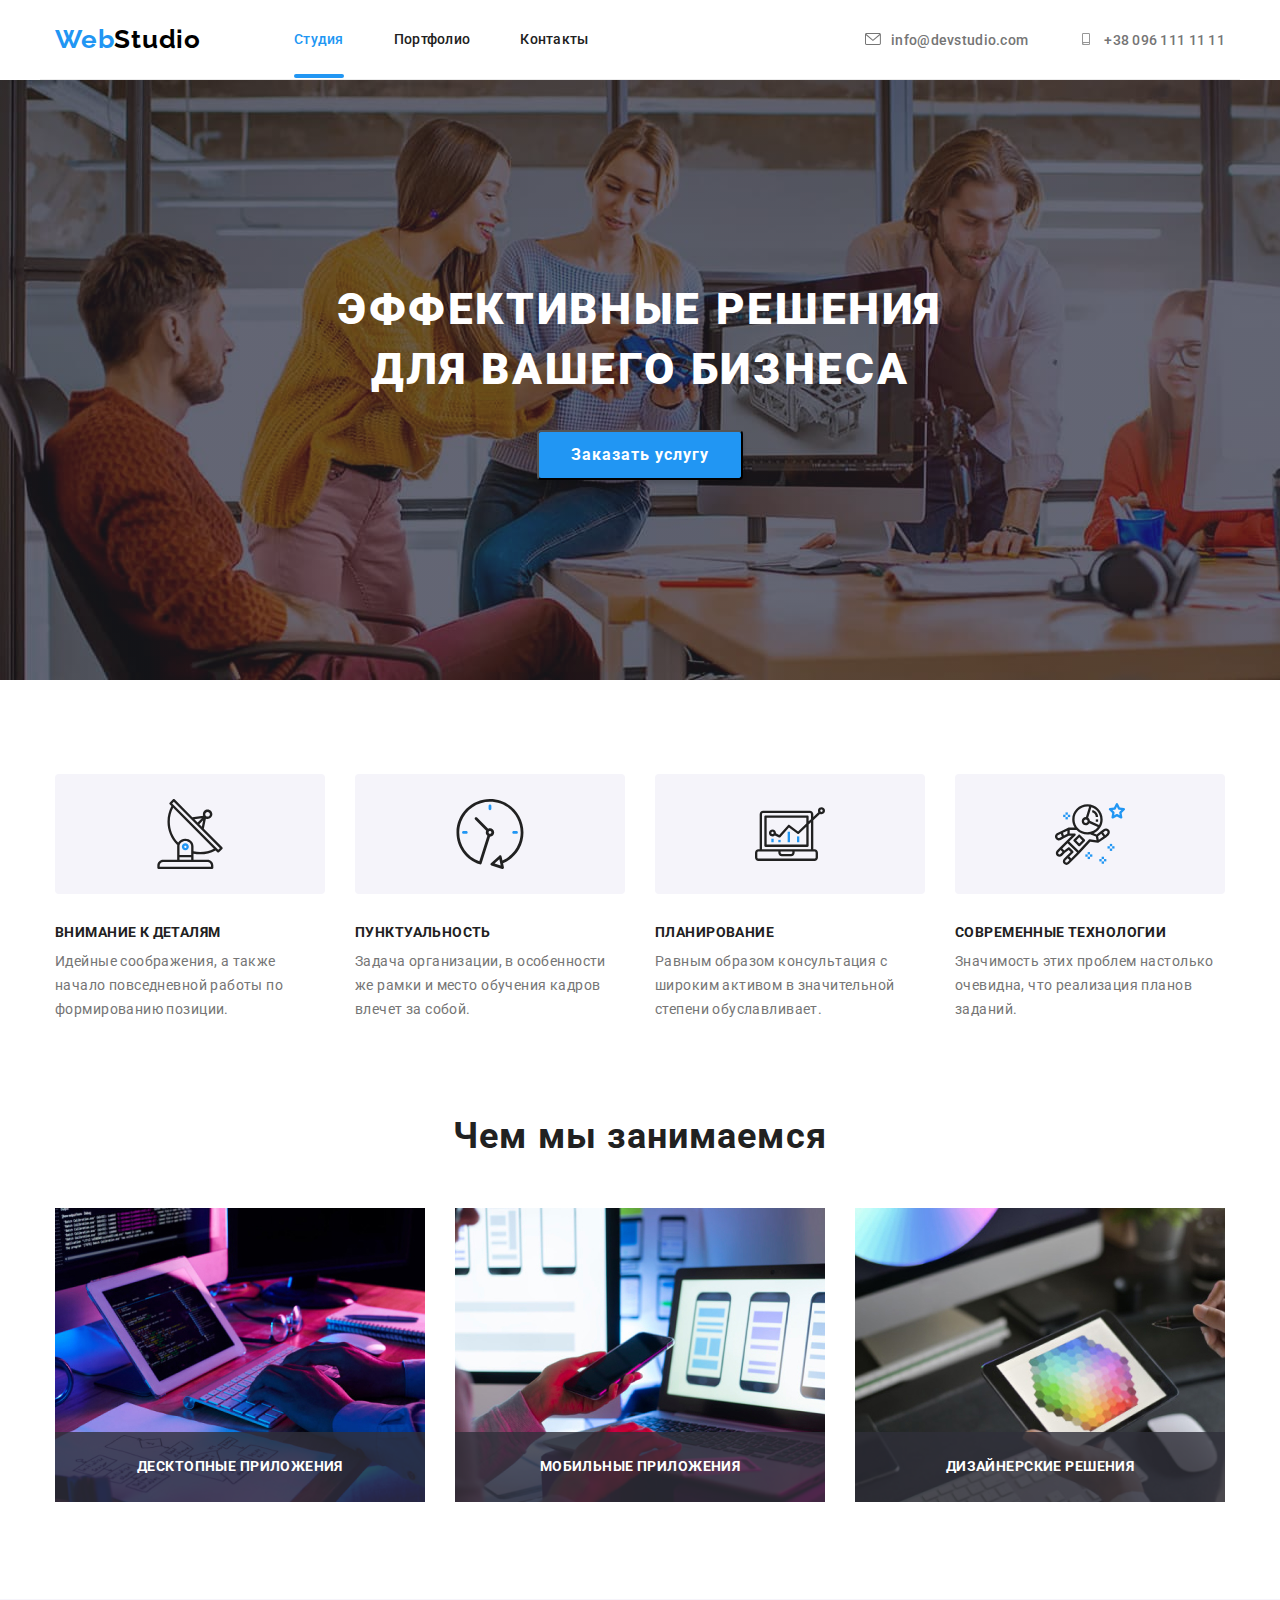
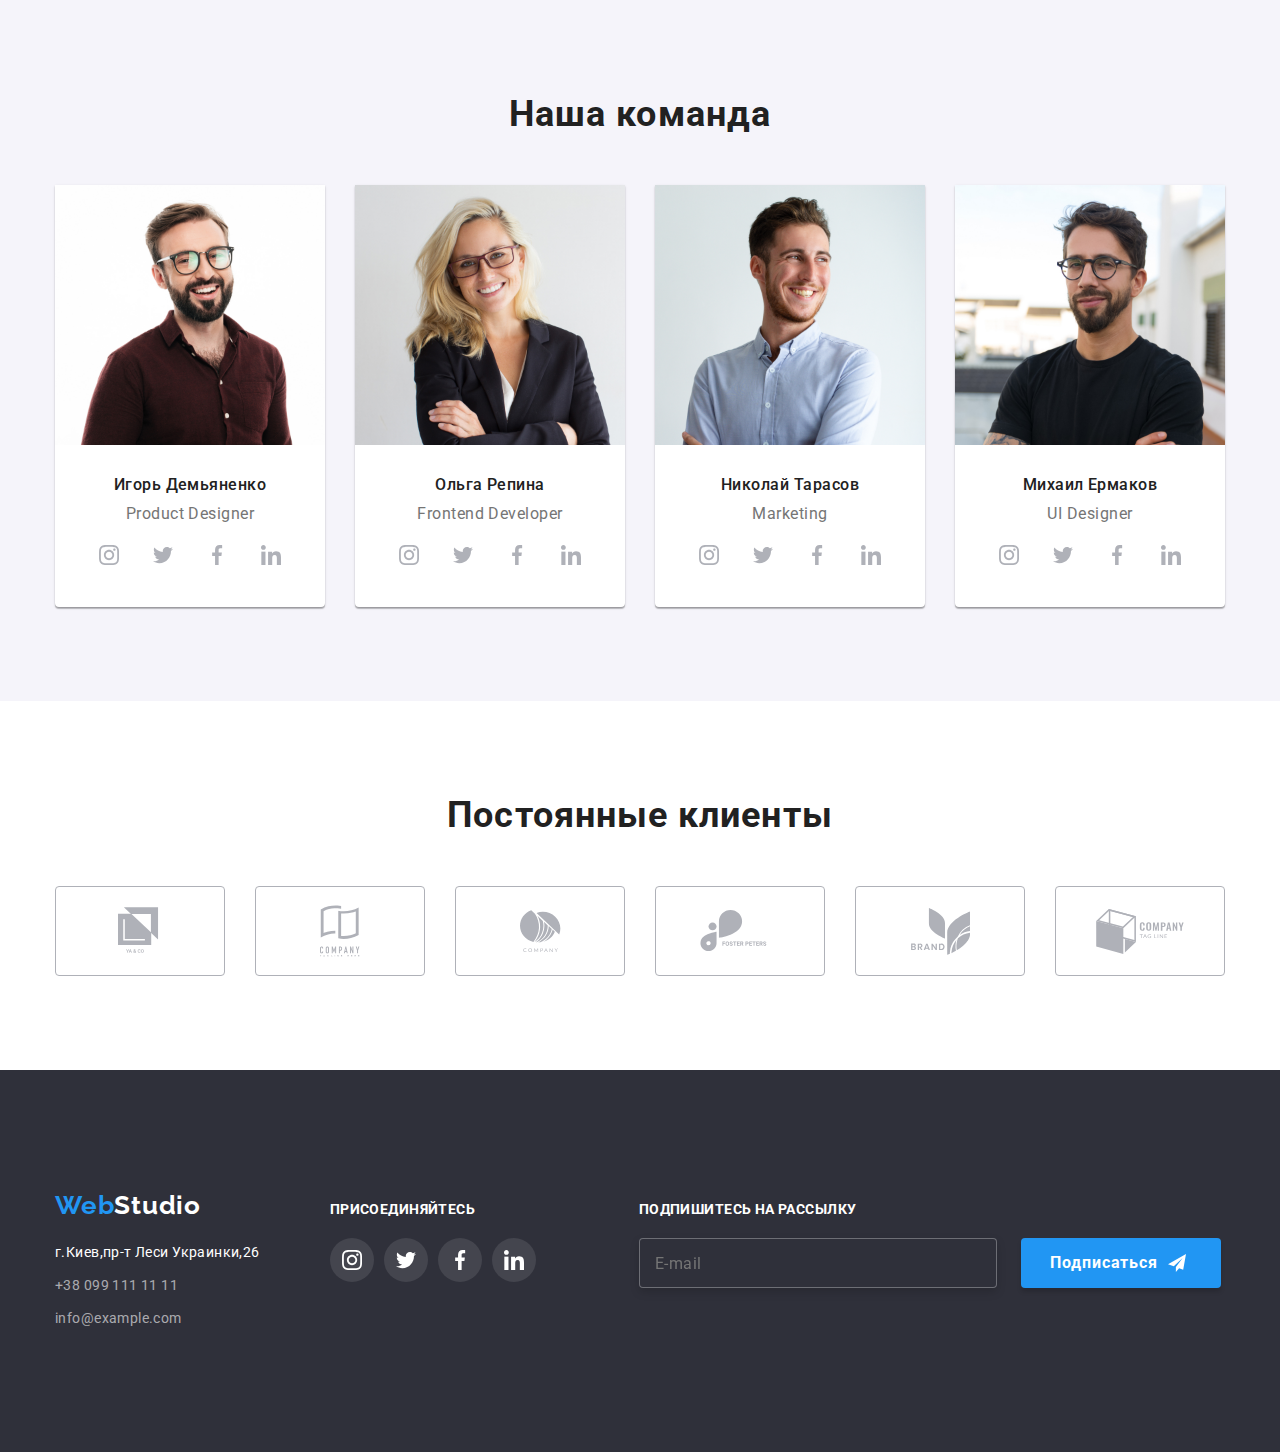
==== commit 56d71846: "розмітка футера" ====
--- a/index.html
+++ b/index.html
@@ -51,8 +51,8 @@
         <section class="hero">
             <h1 class="main-title">Эффективные решения для вашего бизнеса</h1>
             <button class="modal-btn" type="button" data-modal-open>Заказать услугу</button>
-        </div>
         </section>
+        </div>
         <!--Особенности-->
         <section class="about">
             <div class="features container">
@@ -316,12 +316,12 @@
     </main>
     <footer class="footer">
         <div class="container">
-            <div class="adress-data">
+            <div class="footer-components">
         <a class="logo" href="index.html" aria-label="логотип сайта"><span class="logo-web">Web</span><span class="footer-logo-studio">Studio</span></a>
             <address class="contact">
             <ul class="footer-list">
                 <li class="footer-list-item">
-                    <a class="contact-footer-map" href="https://goo.gl/maps/qUGpPfvDJCCiq8hw5" target="_blank">г. Киев, пр-т Леси Украинки, 26</a>
+                    <a class="contact-footer-map" href="https://goo.gl/maps/qUGpPfvDJCCiq8hw5" target="_blank">г.Киев,пр-т Леси Украинки,26</a>
                 </li>
                 <li class="footer-list-item">
                     <a class="contact-footer-tel" href="tel:+380991111111">+38 099 111 11 11</a>
@@ -365,19 +365,21 @@
                 </li>
             </ul>
         </div>
-    </div>
-    <form class="mailing-form">
-    <div class="mailing-box">
-        <p class="mailing-title">Подпишитесь на рассылку</p>
-            <label for="mail" class="form-label"></label>
-            <input type="email" class="form-input" name="mail" id="mail" placeholder="E-mail">
-            <button class="mailing-btn" type="submit">Подписаться</button>
-            <svg class="mailing-icon" width="24" height="24">
+    
+        <div class="mailing-box">
+        <p class="mailing-title">Подпишитесь на рассылку</p>  
+         <form class="mailing-form" action="#">
+            <label class="form-label">
+            <input type="email" class="form-input" name="mail" placeholder="E-mail"></label>
+            <button class="send-button" type="submit">Подписаться
+            <svg class="mailing-icon">
                 <use href="./images/sprite.svg#icon-send"></use>
-            </svg>
-        </form>
-    </div> 
-    </footer>
+                      </svg> 
+                    </button>
+                    </form>
+                </div>
+            </div>
+        </footer>
     <div class="backdrop is-hidden" data-modal>
         <div class="modal">
             <button type="button" class="close-btn" data-modal-close>
@@ -389,7 +391,7 @@
                 <p class="form-title">Оставьте свои данные, мы вам перезвоним</p>
                     <label class="form-label">Имя
                         <span class="form-wrapper">
-                        <input type="text" name="user-name" class="form-input">
+                        <input type="text" name="user-name" class="form-input-field">
                         <svg class="form-icon" width="18" height="18">
                             <use href="./images/sprite.svg#icon-person"></use>
                         </svg>
@@ -397,7 +399,7 @@
                 </label>
                     <label class="form-label">Телефон
                         <span class="form-wrapper">
-                    <input type="text" class="form-input" name="user-phone">
+                    <input type="text" class="form-input-field" name="user-phone">
                     <svg class="form-icon" width="18" height="18">
                         <use href="./images/sprite.svg#icon-phone"></use>
                     </svg>
@@ -405,14 +407,14 @@
                 </label>
                     <label class="form-label">Почта
                         <span class="form-wrapper">
-                    <input type="email" class="form-input" name="user-mail">
+                    <input type="email" class="form-input-field" name="user-mail">
                     <svg class="form-icon" width="18" height="18">
                         <use href="./images/sprite.svg#icon-email"></use>
                     </svg>
                 </span>
                 </label>
                     <label class="form-label">Комментарий
-                    <textarea  class="modal-form-message"name="comment" placeholder="Введите текст"></textarea>
+                    <textarea  class="modal-form-message" name="comment" placeholder="Введите текст"></textarea>
                 </label>
                 <input id="user-policy" type="checkbox" name="user_policy" value="accept-policy" class="policy-form-inp visually-hidden">
             <label for="user-policy" class="policy-form-text">Соглашаюсь с рассылкой и принимаю &nbsp; <a class="policy-link" href="/"> Условия договора</a>
--- a/css/styles.css
+++ b/css/styles.css
@@ -1,6 +1,8 @@
 :root {
   --accent-color: #2196f3;
+  --second-color: #ffffff;
   --main-font:"Roboto", sans-serif;
+  --time-function: cubic-bezier(0.4, 0, 0.2, 1);
 }
  body {
   font-family: var(--main-font);
@@ -83,7 +85,7 @@
   letter-spacing: 0.02em;
   color: #212121;
 
-  transition: color 250ms cubic-bezier(0.4, 0, 0.2, 1);
+  transition: color 250ms var(--time-function);
 }
 .link:hover,
 .link:focus {
@@ -164,7 +166,7 @@
   margin-right: 10px;
   fill: #757575;
 
-  transition: fill 250ms cubic-bezier(0.4, 0, 0.2, 1);
+  transition: fill 250ms var(--time-function);
 }
 /* =============== end header ==========*
 /* =============== title ===============*/
@@ -194,7 +196,7 @@
   text-transform: uppercase;
   margin-bottom: 30px;
   width: 696px;
-  color: #FFFFFF;
+  color:var(--second-color);
   align-items: center;
   text-align: center;
 }
@@ -215,7 +217,7 @@
  cursor: pointer;
  padding: 10px 32px;
  margin: auto;
- color:#FFFFFF;
+ color:var(--second-color);
 }
 /* =============== end title ===============*/
 
@@ -298,7 +300,7 @@
   font-weight: 700;
   letter-spacing: 0.03em;
   text-transform: uppercase;
-  color: #FFFFFF;
+  color:var(--second-color);
 
   width: 370px;
   height: 70px;
@@ -328,7 +330,7 @@
   margin-right: 30px;
 }
 .team-item-list {
-  background-color: #FFFFFF;
+  background-color: var(--second-color);
   box-shadow: 0px 1px 3px rgba(0, 0, 0, 0.12), 0px 1px 1px rgba(0, 0, 0, 0.14), 0px 2px 1px rgba(0, 0, 0, 0.2);
   border-radius: 0px 0px 4px 4px;
 }
@@ -379,9 +381,9 @@
   width: 44px;
   height: 44px;
   border-radius: 50%;
-  background-color: #fff;
-
-  transition: background-color 250ms cubic-bezier(0.4, 0, 0.2, 1);
+  background-color: var(--second-color);
+
+  transition: background-color 250ms var(--time-function);
 }
 
 .social-list-link:hover,
@@ -392,17 +394,17 @@
 
 .social-list-link:hover .social-list-icon,
 .social-list-link:focus .social-list-icon {
-  fill: #FFFFFF;
+  fill: var(--second-color);
 }
 .social-list-icon {
   fill: #AFB1B8;
 
-  transition: fill 250ms cubic-bezier(0.4, 0, 0.2, 1);
+  transition: fill 250ms var(--time-function);
 }
 /* =============== end team ===============*/
 /* =============== our client ===============*/
 .our-customer {
-  background:#FFFFFF;
+  background:var(--second-color);
   padding-bottom: 94px;
   padding-top: 94px;
 }
@@ -431,9 +433,9 @@
   border: 1px solid #AFB1B8;;
   box-sizing: border-box;
   border-radius: 4px;
-  background-color: #FFFFFF;
-
-  transition: border-color 250ms cubic-bezier(0.4, 0, 0.2, 1);
+  background-color:var(--second-color);
+
+  transition: border-color 250ms var(--time-function);
 }
 
 .customer-list-link:hover .customer-list-icon,
@@ -447,7 +449,7 @@
 .customer-list-icon {
   fill: #AFB1B8;
 
-  transition: fill 250ms cubic-bezier(0.4, 0, 0.2, 1);
+  transition: fill 250ms var(--time-function);
 }
 
 /* =============== our client end ===============*/
@@ -491,8 +493,10 @@
   margin-top: 9px;
   margin-bottom: 9px;
 }
+
+
 .social-list__icon{
-  fill: #FFFFFF;
+  fill:var(--second-color);
 }
 
 .social_links {
@@ -516,7 +520,7 @@
   background-color:rgba(255, 255, 255, 0.1);
   margin-right: 10px;
 
-  transition: background-color 250ms cubic-bezier(0.4, 0, 0.2, 1);
+  transition: background-color 250ms var(--time-function);
 }
 .social-list__link:focus,
 .social-list__link:hover{
@@ -524,147 +528,37 @@
 }
 
 .social-links-title {
-  font-family: var(--main-font);
-  font-size: 14px;
-  font-weight: 700;
-  line-height: 1.14;
-  letter-spacing: 0.03em;
-  text-transform: uppercase;
-  color: #FFFFFF;
-  margin-bottom: 20px;
-}
+font-family: var(--main-font);
+font-size: 14px;
+font-weight: 700;
+line-height: 1.14;
+letter-spacing: 0.03em;
+text-transform: uppercase;
+color:var(--second-color);
+margin-bottom: 20px;
+}
+.mailing-box {
+margin-top: 72px;
+margin-left: 93px;
+margin-bottom: 94px;
+margin-right: 0;
+}
+.mailing-title {
+font-family: var(--main-font);
+font-weight: 700;
+font-size: 14px;
+line-height: 1.14;
+letter-spacing: 0.03em;
+text-transform: uppercase;
+color: var(--second-color);
+margin-bottom: 20px;
+}
+.mailing-form {
+  display: flex;
+}
+
 
 /* ===============end footer===============*/
-
-/* ===============portfolio page ===============*/
-
-
-.button-list {
-  display: flex;
-  margin-bottom: 50px;
-  height: 38px;
-  justify-content: center;
-}
-
-.button-list-item:not(:last-child) {
-  margin-right: 8px;
-}
-
-
-.filtr-btn {
-font-family: var(--main-font);
-height: 38px;
-background: #f5f4fa;
-border: none;
-padding: 6px 22px;
-border-radius: 4px;
-cursor: pointer;
-font-weight: 500;
-font-size: 16px;
-line-height: 1.625;
-text-align: center;
-letter-spacing: 0.03em;
-
-transition: background-color 250ms cubic-bezier(0.4, 0, 0.2, 1),
-color 250ms cubic-bezier(0.4, 0, 0.2, 1),
-box-shadow 250ms cubic-bezier(0.4, 0, 0.2, 1);
-}
-
-.filtr-btn:hover,
-.filtr-btn:focus {
-  background-color: var(--accent-color);
-  color: #FFFFFF;
-  box-shadow: 0px 3px 1px rgba(0, 0, 0, 0.1), 0px 1px 2px rgba(0, 0, 0, 0.08), 0px 2px 2px rgba(0, 0, 0, 0.12);
-}
-
-.portfolio-list {
-  display: flex;
-  flex-wrap: wrap;
-  margin-right: -30px;
-  margin-bottom: -30px;
-}
-.portfolio-list-item {
-  width: 370px;
-  height: 404px;
-  margin-right: 30px;
-  margin-bottom: 30px;
-}
-
-.portfolio-list-item:nth-child(3n) {
-  margin-right: 0;
-}
-
-.portfolio-list-item:nth-last-child(-n + 3n) {
-  margin-bottom: 0;
-}
-.portfolio-list-wrapper {
-  padding: 20px 24px;
-  background: #FFFFFF;
-  border: 1px solid #eeeeee;
-  
-}
-
-.portfolio-title {
-font-weight: 700;
-font-size: 18px;
-line-height: 2;
-letter-spacing: 0.06em;
-color: #212121;
-margin-bottom: 4px;
-}
-
-.portfolio-description {
-font-weight: 400;
-font-size: 16px;
-line-height: 1.875;
-letter-spacing: 0.03em;
-color: #757575;
-}
-.footer-logo-studio {
-color: #FFFFFF;
-}
-.portfolio-list-link {
-  display: block;
-  
-
-  transition: box-shadow 250ms cubic-bezier(0.4, 0, 0.2, 1);
-}
-.portfolio-list-link:hover,
-.portfolio-list-link:focus {
- box-shadow: 0px 4px 4px rgba(0, 0, 0, 0.25);
-}
-.overbox {
-  position: relative;
-  overflow: hidden;
-}
-.overlay-text {
-display: block;
-top: 0;
-left: 0;
-width: 100%;
-height: 100%;
-background-color: rgba(33, 150, 243, 0.9);
-padding: 63px 24px;
-
-font-family: var(--main-font);
-font-weight: 400;
-font-size: 18px;
-line-height: 1.6;
-letter-spacing: 0.03em;
-color: #FFFFFF;
-
-position: absolute;
-transform: translateY(100%);
-transition: transform 250ms cubic-bezier(0.4, 0, 0.2, 1);
-}
-.portfolio-list-link:hover .overlay-text,
-.portfolio-list-link:focus .overlay-text {
-  transform: translateY(0);
-}
-
-
-/* ===============end portfolio page ===============*/
-
 /* ===============backdrop ===============*/
 
 
@@ -676,7 +570,7 @@
   height: 100%;
   background-color: rgba(0, 0, 0, 0.2);
 
-  transition: transform 250ms cubic-bezier(0.4, 0, 0.2, 1);
+  transition: transform 250ms var(--time-function);
 }
 
 .backdrop.is-hidden .modal {
@@ -690,10 +584,10 @@
   transform: translate(-50%, -50%) scale(1);
   width: 528px;
   min-height: 581px;
-  background-color: #fff;
+  background-color:var(--second-color);
   padding: 40px;
 
-  transition: transform 250ms cubic-bezier(0.4, 0, 0.2, 1);
+  transition: transform 250ms var(--time-function);
 }
 
 .close-btn {
@@ -702,7 +596,7 @@
   right: 8px;
   width: 30px;
   height: 30px;
-  background-color: #fff;
+  background-color:var(--second-color);
   border: 1px solid rgba(0, 0, 0, 0.1);
   border-radius: 50%;
   cursor: pointer;
@@ -723,20 +617,20 @@
   display: flex;
   flex-direction: column;
 }
-.form-input {
+.form-input-field {
 width: 100%;
 height: 40px;
 padding-left: 42px;
 border: 1px solid rgba(33, 33, 33, 0.2);
 border-radius: 4px;
 
-transition: border-color 250ms cubic-bezier(0.4, 0, 0.2, 1);
-}
-.form-input:focus {
+transition: border-color 250ms var(--time-function);
+}
+.form-input-field:focus {
   outline: none;
   border-color: var(--accent-color);
 }
-.form-input:focus + .form-icon {
+.form-input-field:focus + .form-icon {
   fill: var(--accent-color);
 }
 .form-title {
@@ -754,7 +648,7 @@
 background: var(--accent-color);
 box-shadow: 0px 4px 4px rgba(0, 0, 0, 0.15);
 border-radius: 4px;
-color: #FFFFFF;
+color: var(--second-color);
 font-family: var(--main-font);
 font-weight: 700;
 font-size: 16px;
@@ -762,7 +656,7 @@
 letter-spacing: 0.06em;
 margin: 0 auto;
 
-transition: all 250ms cubic-bezier(0.4, 0, 0.2, 1);
+transition: all 250ms var(--time-function);
 }
 .form-label {
 font-family: var(--main-font);
@@ -779,7 +673,7 @@
   left: 12px;
   
   transform: translateY(-50%);
-  transition: fill 250ms cubic-bezier(0.4, 0, 0.2, 1);
+  transition: fill 250ms var(--time-function);
 }
 .form-wrapper {
   position: relative;
@@ -807,7 +701,7 @@
   outline: none;
   border-color: var(--accent-color);
 
-  transition: border-color 250ms cubic-bezier(0.4, 0, 0.2, 1);
+  transition: border-color 250ms var(--time-function);
 }
 .policy-form-text::before {
   content: '';
@@ -817,6 +711,7 @@
   border: 2px solid #000;
   border-radius: 2px;
   margin-right: 8px;
+
 }
 .policy-form-inp:checked + .policy-form-text::before {
   background-color: var(--accent-color);
@@ -827,7 +722,7 @@
   color: #2196F3;
   text-decoration: underline;
   text-decoration-color: #2196F3;
-  text-decoration-skip-ink:none;
+  text-decoration-skip-ink: none;
 }
 .policy-form-text {
   display: flex;
@@ -841,4 +736,181 @@
   margin-top: 20px;
   color: #757575;
   }
-/* ===============form end ===============*/+  .form-input {
+  margin-right: 12px;
+  width: 358px;
+  height: 50px;
+  padding: 18px 15px;
+  font-family: var(--main-font);
+  font-weight: 400;
+  font-size: 16px;
+  line-height: 1.25;
+  letter-spacing: 0.03em;
+  color: rgba(255, 255, 255, 0.6);
+  background: #2F303A;
+  border: 1px solid rgba(255, 255, 255, 0.3);
+  box-sizing: border-box;
+  filter: drop-shadow(0px 4px 4px rgba(0, 0, 0, 0.15));
+  border-radius: 4px;
+  }
+  .send-button {
+    width: 200px;
+    height: 50px;
+    background-color: var(--accent-color);
+    box-shadow: 0px 4px 4px rgba(0, 0, 0, 0.15);
+    border-radius: 4px;
+    font-weight: 700;
+    font-size: 16px;
+    line-height: 1.875;
+    display: flex;
+    text-align: center;
+    align-items: center;
+    letter-spacing: 0.06em;
+    color:var(--second-color);
+    border: none;
+    cursor: pointer;
+    margin-left: 12px;
+    padding-top: 10px;
+    padding-bottom: 10px;
+    padding-left: 29px;
+    padding-right: 28px;
+
+    transition: all 250ms var(--time-function);
+    }
+  .mailing-icon {
+    fill: var(--second-color);
+    width: 18px;
+    height: 18px;
+    margin-left: 10px;
+  }
+
+/* ===============form end ===============*/
+/* ===============portfolio page ===============*/
+
+
+.button-list {
+  display: flex;
+  margin-bottom: 50px;
+  height: 38px;
+  justify-content: center;
+}
+
+.button-list-item:not(:last-child) {
+  margin-right: 8px;
+}
+
+
+.filtr-btn {
+font-family: var(--main-font);
+height: 38px;
+background: #f5f4fa;
+border: none;
+padding: 6px 22px;
+border-radius: 4px;
+cursor: pointer;
+font-weight: 500;
+font-size: 16px;
+line-height: 1.625;
+text-align: center;
+letter-spacing: 0.03em;
+
+transition: background-color 250ms var(--time-function),
+color 250ms var(--time-function),
+box-shadow 250ms var(--time-function);
+}
+
+.filtr-btn:hover,
+.filtr-btn:focus {
+  background-color: var(--accent-color);
+  color: var(--second-color);
+  box-shadow: 0px 3px 1px rgba(0, 0, 0, 0.1), 0px 1px 2px rgba(0, 0, 0, 0.08), 0px 2px 2px rgba(0, 0, 0, 0.12);
+}
+
+.portfolio-list {
+  display: flex;
+  flex-wrap: wrap;
+  margin-right: -30px;
+  margin-bottom: -30px;
+}
+.portfolio-list-item {
+  width: 370px;
+  height: 404px;
+  margin-right: 30px;
+  margin-bottom: 30px;
+}
+
+.portfolio-list-item:nth-child(3n) {
+  margin-right: 0;
+}
+
+.portfolio-list-item:nth-last-child(-n + 3n) {
+  margin-bottom: 0;
+}
+.portfolio-list-wrapper {
+  padding: 20px 24px;
+  background:var(--second-color);
+  border: 1px solid #eeeeee;
+  
+}
+
+.portfolio-title {
+font-weight: 700;
+font-size: 18px;
+line-height: 2;
+letter-spacing: 0.06em;
+color: #212121;
+margin-bottom: 4px;
+}
+
+.portfolio-description {
+font-weight: 400;
+font-size: 16px;
+line-height: 1.875;
+letter-spacing: 0.03em;
+color: #757575;
+}
+.footer-logo-studio {
+color: var(--second-color);
+}
+.portfolio-list-link {
+  display: block;
+  
+
+  transition: box-shadow 250ms var(--time-function);
+}
+.portfolio-list-link:hover,
+.portfolio-list-link:focus {
+ box-shadow: 0px 4px 4px rgba(0, 0, 0, 0.25);
+}
+.overbox {
+  position: relative;
+  overflow: hidden;
+}
+.overlay-text {
+display: block;
+top: 0;
+left: 0;
+width: 100%;
+height: 100%;
+background-color: rgba(33, 150, 243, 0.9);
+padding: 63px 24px;
+
+font-family: var(--main-font);
+font-weight: 400;
+font-size: 18px;
+line-height: 1.6;
+letter-spacing: 0.03em;
+color: var(--second-color);
+
+position: absolute;
+transform: translateY(100%);
+transition: transform 250ms var(--time-function);
+}
+.portfolio-list-link:hover .overlay-text,
+.portfolio-list-link:focus .overlay-text {
+  transform: translateY(0);
+}
+
+
+/* ===============end portfolio page ===============*/
+
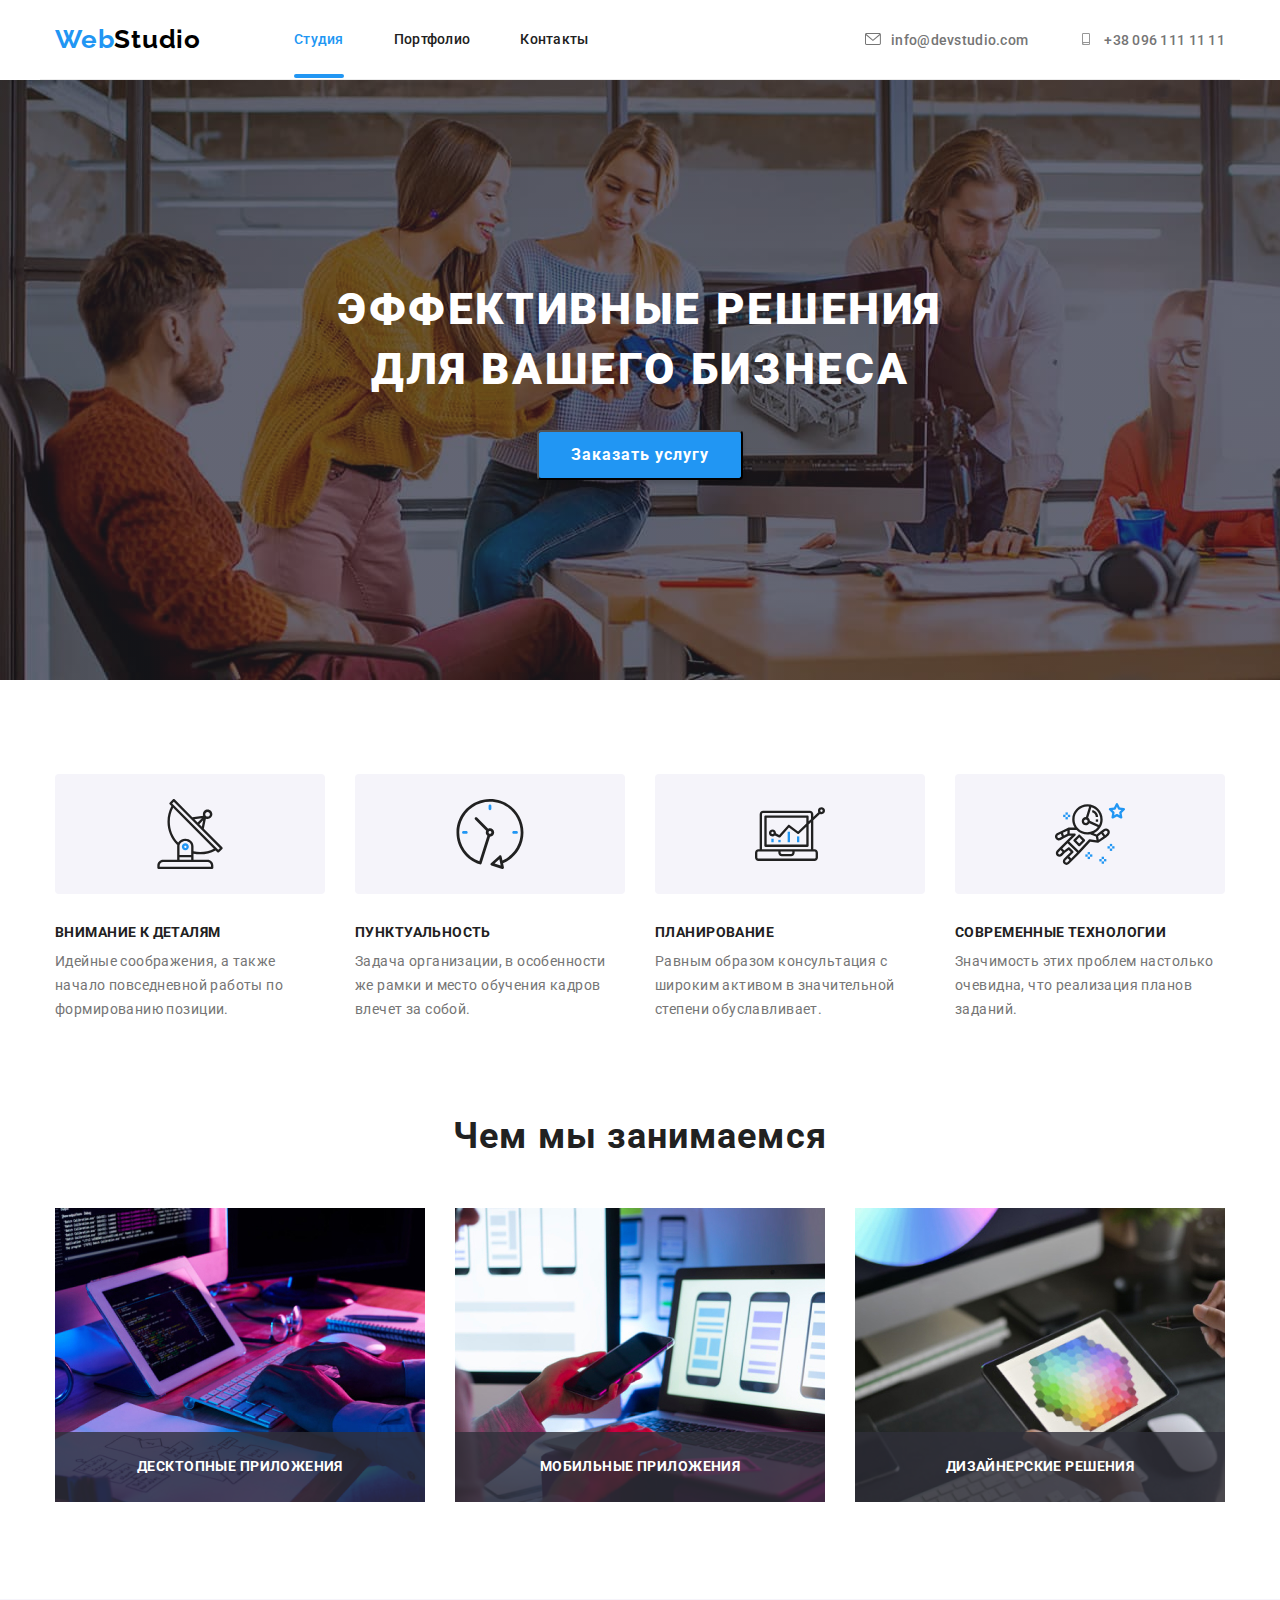
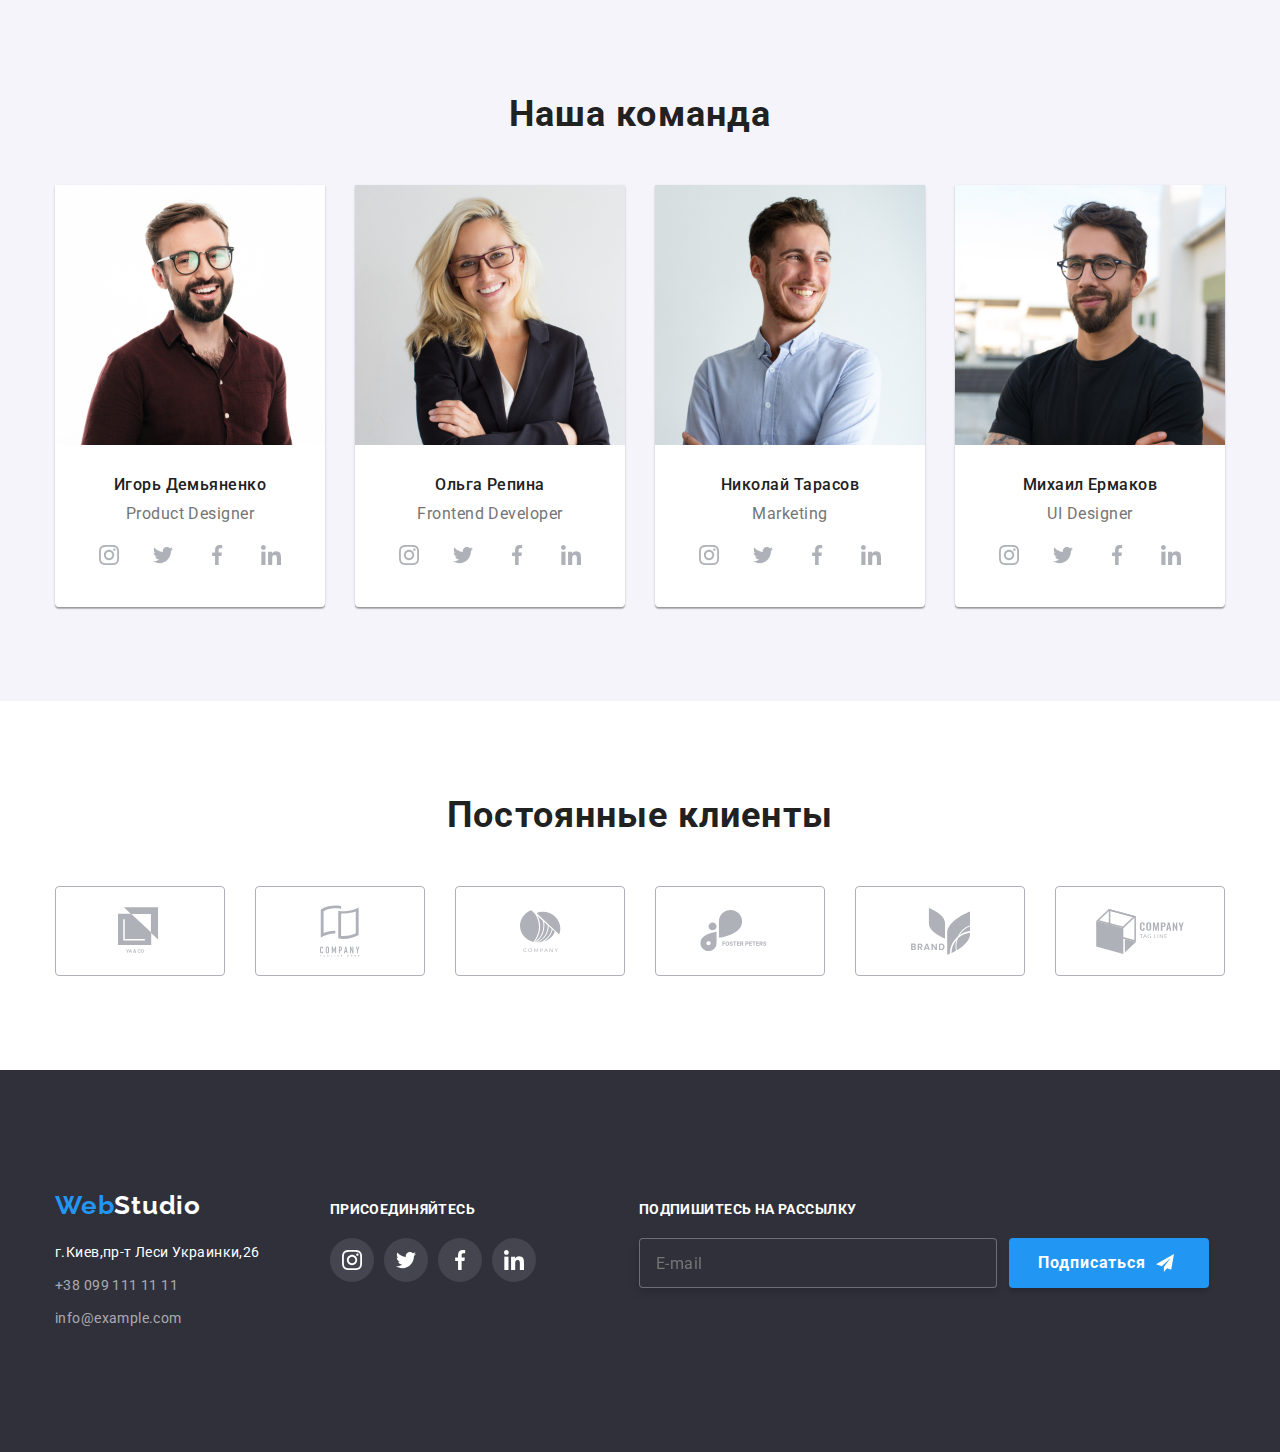
==== commit 64e1a798: "add edits" ====
--- a/index.html
+++ b/index.html
@@ -413,7 +413,7 @@
                     </svg>
                 </span>
                 </label>
-                    <label class="form-label">Комментарий
+                    <label class="text-label">Комментарий 
                     <textarea  class="modal-form-message" name="comment" placeholder="Введите текст"></textarea>
                 </label>
                 <input id="user-policy" type="checkbox" name="user_policy" value="accept-policy" class="policy-form-inp visually-hidden">
--- a/css/styles.css
+++ b/css/styles.css
@@ -668,40 +668,49 @@
 margin-bottom: 10px;
 }
 .form-icon {
-  position: absolute;
-  top: 50%;
-  left: 12px;
+position: absolute;
+top: 50%;
+left: 12px;
   
-  transform: translateY(-50%);
-  transition: fill 250ms var(--time-function);
+transform: translateY(-50%);
+transition: fill 250ms var(--time-function);
 }
 .form-wrapper {
-  position: relative;
-  display: block;
-  margin-top: 4px;
+position: relative;
+display: block;
+margin-top: 4px;
 }
 .modal-form-message {
-  width: 100%;
-  height: 120px;
-  border: 1px solid rgba(33, 33, 33, 0.2);
-  border-radius: 4px;
-  margin-top: 4px;
-  padding: 12px 16px;
-  resize: none;
-  font-family: var(--main-font);
-  font-weight: 400;
-  font-size: 14px;
-  line-height: 1.14;
-  letter-spacing: 0.01em;
+width: 100%;
+height: 120px;
+border: 1px solid rgba(33, 33, 33, 0.2);
+border-radius: 4px;
+padding: 12px 16px;
+resize: none;
+font-family: var(--main-font);
+font-weight: 400;
+font-size: 14px;
+line-height: 1.14;
+letter-spacing: 0.01em;
+margin-top: 4px;
+margin-bottom: 20px;
+}
+.text-label {
+font-family: var(--main-font);
+font-weight: 400;
+font-size: 12px;
+line-height: 1.16;
+letter-spacing: 0.01em;
+color: #757575;
 }
 .modal-form-message::placeholder {
-  color: rgba(117, 117, 117, 0.5);
+color: rgba(117, 117, 117, 0.5);
 }
 .modal-form-message:focus {
-  outline: none;
-  border-color: var(--accent-color);
-
-  transition: border-color 250ms var(--time-function);
+outline: none;
+border-color: var(--accent-color);
+
+transition: border-color 250ms var(--time-function);
 }
 .policy-form-text::before {
   content: '';
@@ -728,19 +737,18 @@
   display: flex;
   text-align: center;
   align-items: center;
+  justify-content: center;
   font-weight: 400;
   font-size: 14px;
   line-height: 1.71;
   letter-spacing: 0.03em;
   margin-bottom: 30px;
-  margin-top: 20px;
   color: #757575;
   }
   .form-input {
-  margin-right: 12px;
   width: 358px;
   height: 50px;
-  padding: 18px 15px;
+  padding:15px 16px;
   font-family: var(--main-font);
   font-weight: 400;
   font-size: 16px;
@@ -754,34 +762,34 @@
   border-radius: 4px;
   }
   .send-button {
-    width: 200px;
-    height: 50px;
-    background-color: var(--accent-color);
-    box-shadow: 0px 4px 4px rgba(0, 0, 0, 0.15);
-    border-radius: 4px;
-    font-weight: 700;
-    font-size: 16px;
-    line-height: 1.875;
-    display: flex;
-    text-align: center;
-    align-items: center;
-    letter-spacing: 0.06em;
-    color:var(--second-color);
-    border: none;
-    cursor: pointer;
-    margin-left: 12px;
-    padding-top: 10px;
-    padding-bottom: 10px;
-    padding-left: 29px;
-    padding-right: 28px;
-
-    transition: all 250ms var(--time-function);
-    }
+  width: 200px;
+  height: 50px;
+  background-color: var(--accent-color);
+  box-shadow: 0px 4px 4px rgba(0, 0, 0, 0.15);
+  border-radius: 4px;
+  font-weight: 700;
+  font-size: 16px;
+  line-height: 1.875;
+  display: flex;
+  text-align: center;
+  align-items: center;
+  letter-spacing: 0.06em;
+  color:var(--second-color);
+  border: none;
+  cursor: pointer;
+  margin-left: 12px;
+  padding-top: 10px;
+  padding-bottom: 10px;
+  padding-left: 29px;
+  padding-right: 28px;
+
+  transition: all 250ms var(--time-function);
+  }
   .mailing-icon {
-    fill: var(--second-color);
-    width: 18px;
-    height: 18px;
-    margin-left: 10px;
+  fill: var(--second-color);
+  width: 18px;
+  height: 18px;
+  margin-left: 10px;
   }
 
 /* ===============form end ===============*/
